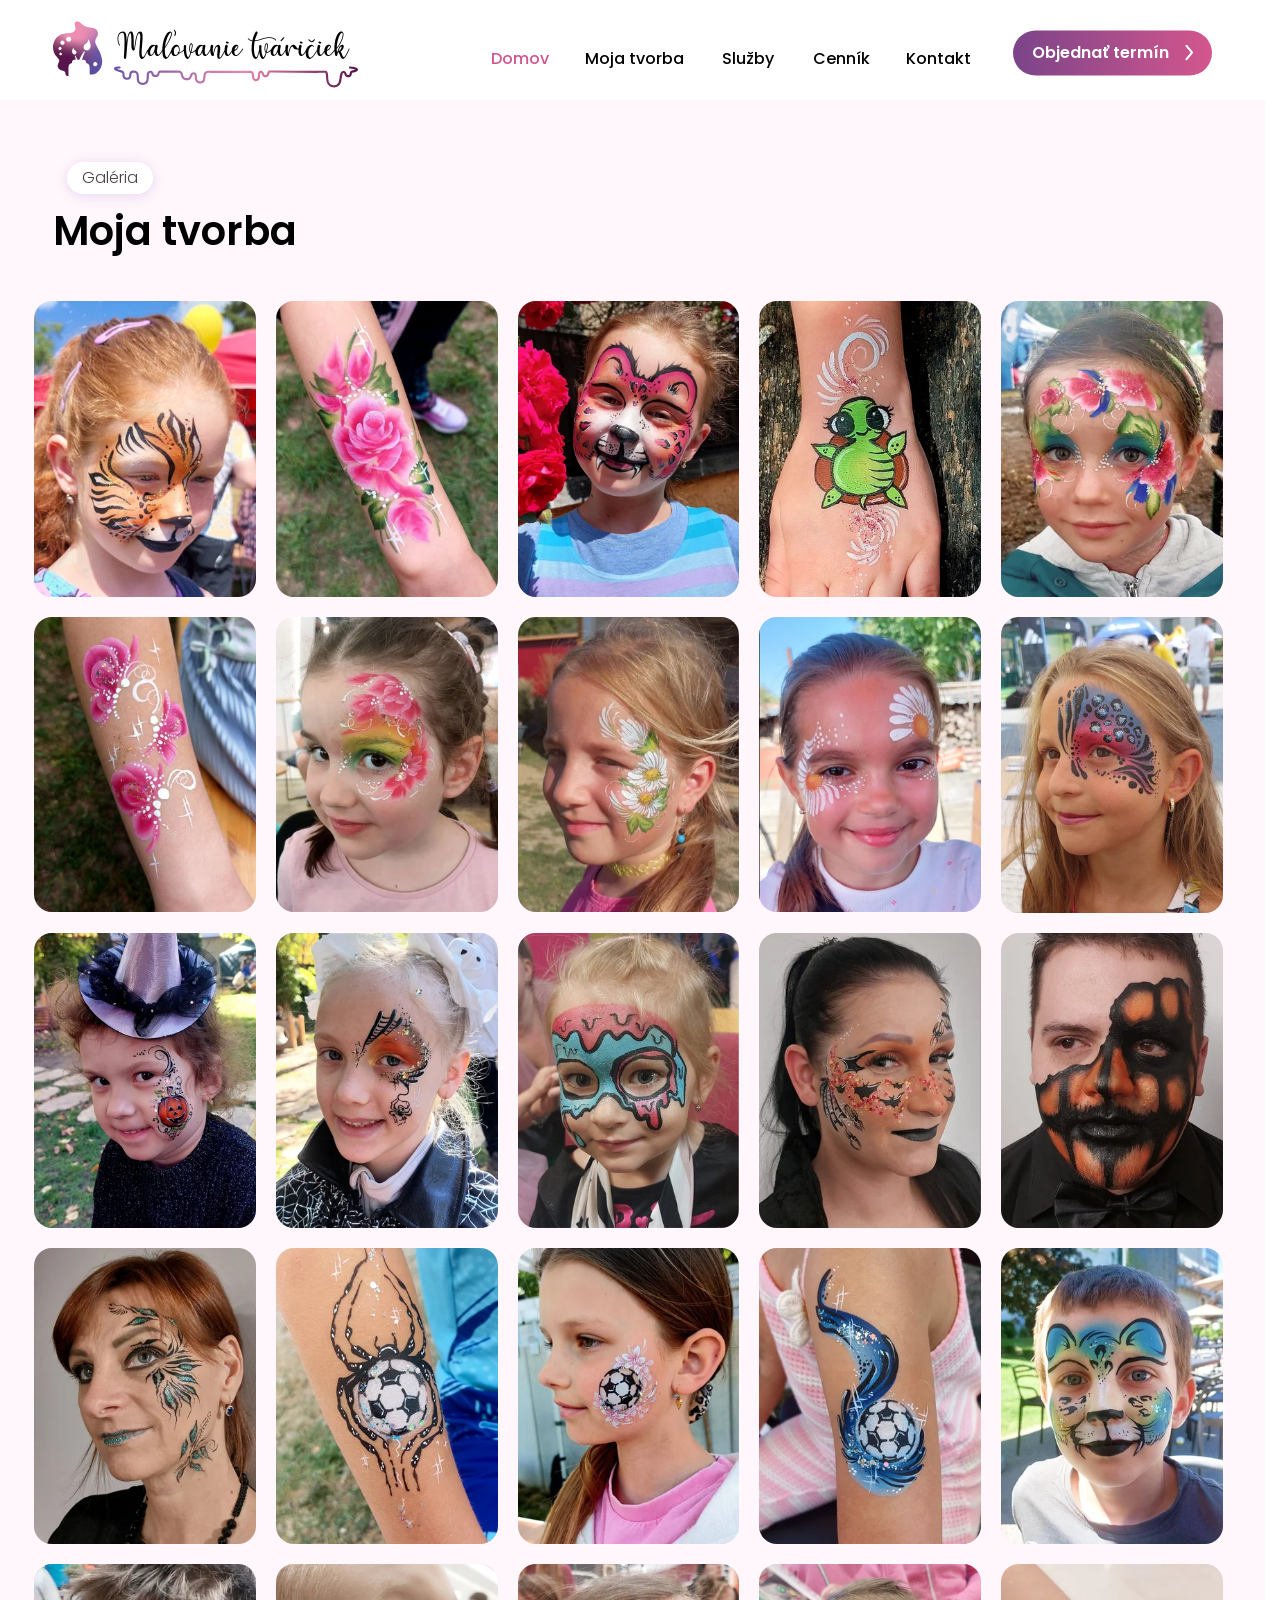
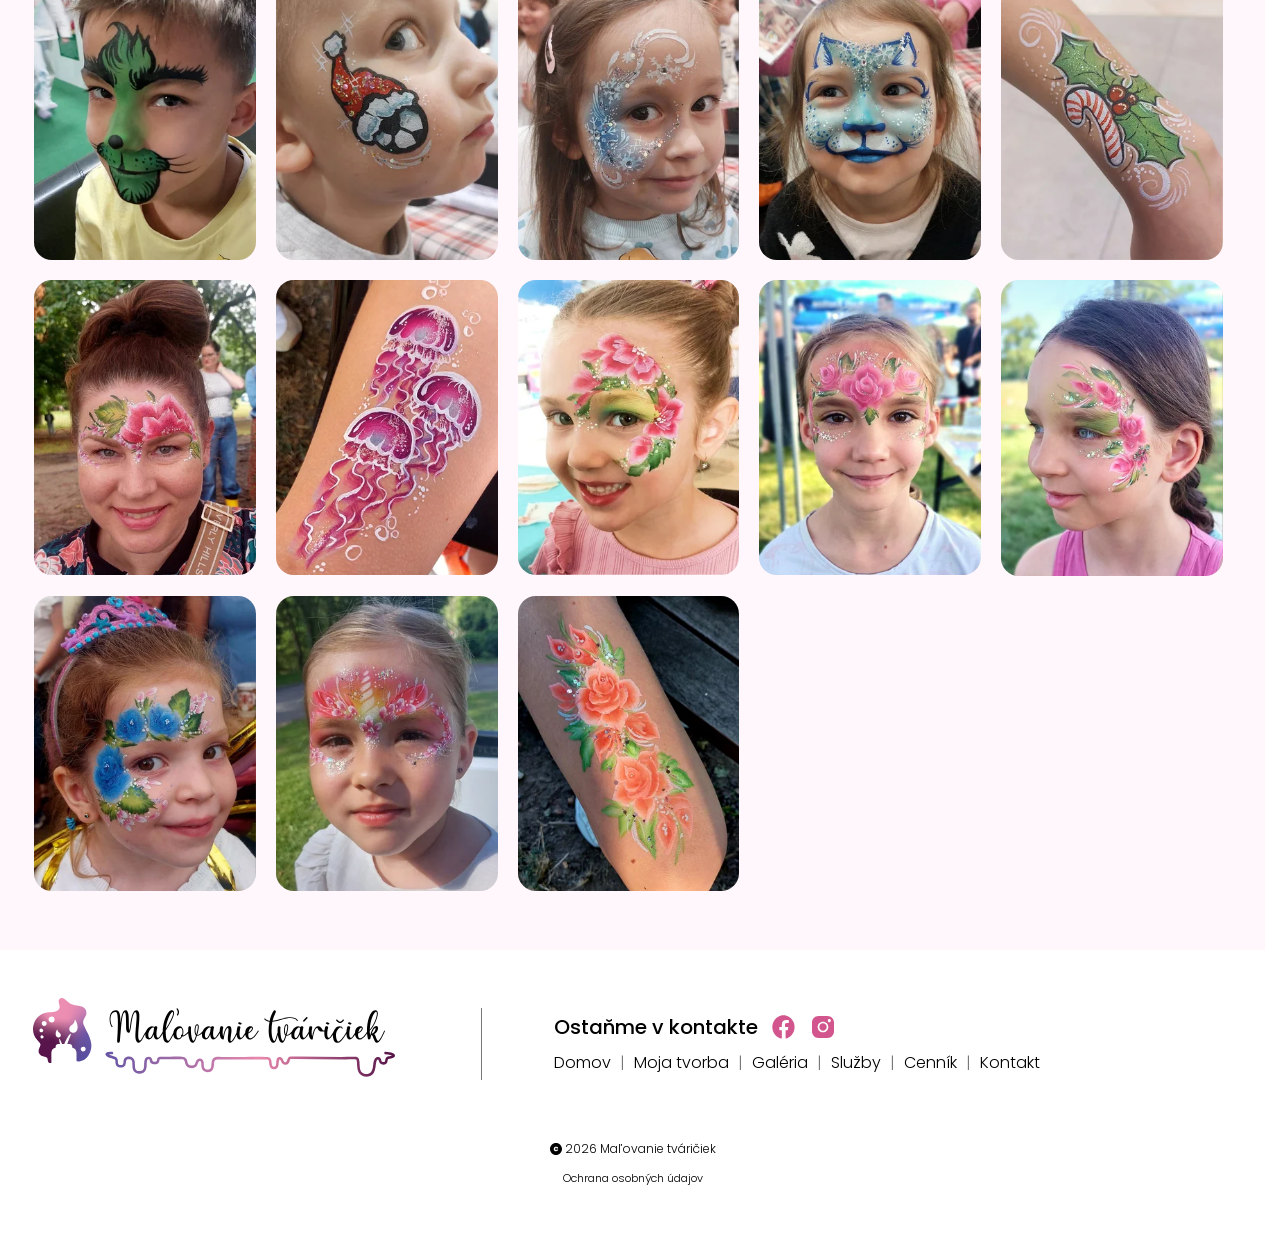
==== galeria.html @ 0aa704b8 "Update website design, gallery and privacy information" ====
<!doctype html>
<html lang="sk">
  <head>
    <meta charset="UTF-8" />
    <meta name="viewport" content="width=device-width, initial-scale=1" />
    <title>Galéria | Maľovanie tváričiek</title>
    <meta
      name="description"
      content="Pozrite si maľovanie na tvár a ruky od Beáty Juritkovej: tigre, kvety, rozprávkové aj halloweenske motívy."
    />
    <meta name="theme-color" content="#fff7fb" />
    <link
      rel="canonical"
      href="https://malovanie-tvariciek.pages.dev/galeria.html"
    />
    <meta property="og:type" content="website" />
    <meta property="og:locale" content="sk_SK" />
    <meta property="og:title" content="Galéria | Maľovanie tváričiek" />
    <meta
      property="og:description"
      content="Pozrite si maľovanie na tvár a ruky od Beáty Juritkovej: tigre, kvety, rozprávkové aj halloweenske motívy."
    />
    <meta
      property="og:url"
      content="https://malovanie-tvariciek.pages.dev/galeria.html"
    />
    <meta
      property="og:image"
      content="https://malovanie-tvariciek.pages.dev/fotky-web/social-preview.jpg"
    />
    <meta property="og:image:width" content="1200" />
    <meta property="og:image:height" content="630" />
    <link rel="icon" href="fotky-web/favicon.ico" />
    <link rel="apple-touch-icon" href="fotky-web/apple-touch-icon.png" />
    <link
      rel="preload"
      href="fonty/poppins-regular.woff2"
      as="font"
      type="font/woff2"
      crossorigin
    />
    <link
      rel="preload"
      href="fonty/poppins-semibold.woff2"
      as="font"
      type="font/woff2"
      crossorigin
    />
    <link
      rel="preload"
      href="fonty/poppins-light.woff2"
      as="font"
      type="font/woff2"
      crossorigin
    />
    <link
      rel="preload"
      href="fonty/poppins-medium.woff2"
      as="font"
      type="font/woff2"
      crossorigin
    />
    <link rel="stylesheet" href="styles.css" />
    <script src="script.js" defer></script>
  </head>
  <body class="gallery-page">
    <a class="skip-link" href="#main">Preskočiť na obsah</a>
    <header class="site-header">
      <div class="container nav-wrap">
        <a
          class="brand"
          href="index.html"
          aria-label="Maľovanie tváričiek – domov"
          ><img
            src="fotky-web/logo.svg"
            width="305"
            height="67"
            alt="Maľovanie tváričiek" /></a
        ><button
          class="menu-toggle"
          type="button"
          aria-expanded="false"
          aria-controls="main-nav"
          aria-label="Otvoriť navigáciu"
        >
          <span></span><span></span><span></span>
        </button>
        <nav class="main-nav" id="main-nav" aria-label="Hlavná navigácia">
          <a href="index.html">Domov</a
          ><a aria-current="page" href="index.html#tvorba">Moja tvorba</a
          ><a href="index.html#sluzby">Služby</a
          ><a href="index.html#cennik">Cenník</a
          ><a href="index.html#kontakt">Kontakt</a>
        </nav>
        <a class="button nav-cta" href="index.html#kontakt"
          >Objednať termín
          <span class="arrow" aria-hidden="true"
            ><img
              src="fotky-web/figma/f15f8.svg"
              alt=""
              width="8.3171"
              height="16"
              data-figma-node="11292:551"
              style="left: 0px; top: 0px; transform: scaleX(-1)" /></span
        ></a>
      </div>
    </header>
    <main id="main">
      <section class="gallery-section blush">
        <div class="container">
          <div class="gallery-heading">
            <span class="pill">Galéria</span>
            <h1>Moja tvorba</h1>
          </div>
          <div class="gallery-grid">
            <button
              class="gallery-card"
              type="button"
              data-image="fotky-web/figma/photo-11292-554-461.webp"
              data-width="461"
              data-height="615"
              aria-label="Zväčšiť: Dievča s tigrom namaľovaným na tvári"
            >
              <img
                src="fotky-web/figma/photo-11292-554-461.webp"
                srcset="
                  fotky-web/figma/photo-11292-554-320.webp 320w,
                  fotky-web/figma/photo-11292-554-461.webp 461w
                "
                sizes="(max-width:699px) calc((100vw - 48px) / 2), (max-width:1099px) calc((100vw - 112px) / 3), 225px"
                width="461"
                height="615"
                loading="eager"
                fetchpriority="high"
                decoding="async"
                alt="Dievča s tigrom namaľovaným na tvári"
                data-figma-photo="11292:554"
              /></button
            ><button
              class="gallery-card"
              type="button"
              data-image="fotky-web/figma/photo-11292-555-1048.webp"
              data-width="1048"
              data-height="1397"
              aria-label="Zväčšiť: Ružové ruže namaľované na ruke"
            >
              <img
                src="fotky-web/figma/photo-11292-555-640.webp"
                srcset="
                  fotky-web/figma/photo-11292-555-320.webp   320w,
                  fotky-web/figma/photo-11292-555-640.webp   640w,
                  fotky-web/figma/photo-11292-555-1048.webp 1048w
                "
                sizes="(max-width:699px) calc((100vw - 48px) / 2), (max-width:1099px) calc((100vw - 112px) / 3), 225px"
                width="640"
                height="853"
                loading="eager"
                decoding="async"
                alt="Ružové ruže namaľované na ruke"
                data-figma-photo="11292:555"
              /></button
            ><button
              class="gallery-card"
              type="button"
              data-image="fotky-web/figma/photo-11292-617-1280.webp"
              data-width="1280"
              data-height="1707"
              aria-label="Zväčšiť: Dievča s ružovým psíkom namaľovaným na tvári"
            >
              <img
                src="fotky-web/figma/photo-11292-617-640.webp"
                srcset="
                  fotky-web/figma/photo-11292-617-320.webp   320w,
                  fotky-web/figma/photo-11292-617-640.webp   640w,
                  fotky-web/figma/photo-11292-617-1280.webp 1280w
                "
                sizes="(max-width:699px) calc((100vw - 48px) / 2), (max-width:1099px) calc((100vw - 112px) / 3), 225px"
                width="640"
                height="853"
                loading="eager"
                decoding="async"
                alt="Dievča s ružovým psíkom namaľovaným na tvári"
                data-figma-photo="11292:617"
              /></button
            ><button
              class="gallery-card"
              type="button"
              data-image="fotky-web/figma/photo-11292-597-522.webp"
              data-width="522"
              data-height="696"
              aria-label="Zväčšiť: Zelená korytnačka namaľovaná na ruke"
            >
              <img
                src="fotky-web/figma/photo-11292-597-522.webp"
                srcset="
                  fotky-web/figma/photo-11292-597-320.webp 320w,
                  fotky-web/figma/photo-11292-597-522.webp 522w
                "
                sizes="(max-width:699px) calc((100vw - 48px) / 2), (max-width:1099px) calc((100vw - 112px) / 3), 225px"
                width="522"
                height="696"
                loading="eager"
                decoding="async"
                alt="Zelená korytnačka namaľovaná na ruke"
                data-figma-photo="11292:597"
              /></button
            ><button
              class="gallery-card"
              type="button"
              data-image="fotky-web/figma/photo-11292-557-461.webp"
              data-width="461"
              data-height="615"
              aria-label="Zväčšiť: Farebné kvety a dúha na tvári dievčaťa"
            >
              <img
                src="fotky-web/figma/photo-11292-557-461.webp"
                srcset="
                  fotky-web/figma/photo-11292-557-320.webp 320w,
                  fotky-web/figma/photo-11292-557-461.webp 461w
                "
                sizes="(max-width:699px) calc((100vw - 48px) / 2), (max-width:1099px) calc((100vw - 112px) / 3), 225px"
                width="461"
                height="615"
                loading="lazy"
                decoding="async"
                alt="Farebné kvety a dúha na tvári dievčaťa"
                data-figma-photo="11292:557"
              /></button
            ><button
              class="gallery-card"
              type="button"
              data-image="fotky-web/figma/photo-11292-608-1057.webp"
              data-width="1057"
              data-height="1403"
              aria-label="Zväčšiť: Ružové kvety s bielymi ornamentmi na ruke"
            >
              <img
                src="fotky-web/figma/photo-11292-608-640.webp"
                srcset="
                  fotky-web/figma/photo-11292-608-320.webp   320w,
                  fotky-web/figma/photo-11292-608-640.webp   640w,
                  fotky-web/figma/photo-11292-608-1057.webp 1057w
                "
                sizes="(max-width:699px) calc((100vw - 48px) / 2), (max-width:1099px) calc((100vw - 112px) / 3), 225px"
                width="640"
                height="850"
                loading="lazy"
                decoding="async"
                alt="Ružové kvety s bielymi ornamentmi na ruke"
                data-figma-photo="11292:608"
              /></button
            ><button
              class="gallery-card"
              type="button"
              data-image="fotky-web/figma/photo-11292-607-1057.webp"
              data-width="1057"
              data-height="1414"
              aria-label="Zväčšiť: Ružový kvet so zelenými lístkami na tvári"
            >
              <img
                src="fotky-web/figma/photo-11292-607-640.webp"
                srcset="
                  fotky-web/figma/photo-11292-607-320.webp   320w,
                  fotky-web/figma/photo-11292-607-640.webp   640w,
                  fotky-web/figma/photo-11292-607-1057.webp 1057w
                "
                sizes="(max-width:699px) calc((100vw - 48px) / 2), (max-width:1099px) calc((100vw - 112px) / 3), 225px"
                width="640"
                height="856"
                loading="lazy"
                decoding="async"
                alt="Ružový kvet so zelenými lístkami na tvári"
                data-figma-photo="11292:607"
              /></button
            ><button
              class="gallery-card"
              type="button"
              data-image="fotky-web/figma/photo-11292-606-461.webp"
              data-width="461"
              data-height="615"
              aria-label="Zväčšiť: Biele margarétky namaľované na tvári"
            >
              <img
                src="fotky-web/figma/photo-11292-606-461.webp"
                srcset="
                  fotky-web/figma/photo-11292-606-320.webp 320w,
                  fotky-web/figma/photo-11292-606-461.webp 461w
                "
                sizes="(max-width:699px) calc((100vw - 48px) / 2), (max-width:1099px) calc((100vw - 112px) / 3), 225px"
                width="461"
                height="615"
                loading="lazy"
                decoding="async"
                alt="Biele margarétky namaľované na tvári"
                data-figma-photo="11292:606"
              /></button
            ><button
              class="gallery-card"
              type="button"
              data-image="fotky-web/figma/photo-11292-618-682.webp"
              data-width="682"
              data-height="909"
              aria-label="Zväčšiť: Usmiate dievča s bielymi kvetmi na tvári"
            >
              <img
                src="fotky-web/figma/photo-11292-618-640.webp"
                srcset="
                  fotky-web/figma/photo-11292-618-320.webp 320w,
                  fotky-web/figma/photo-11292-618-640.webp 640w,
                  fotky-web/figma/photo-11292-618-682.webp 682w
                "
                sizes="(max-width:699px) calc((100vw - 48px) / 2), (max-width:1099px) calc((100vw - 112px) / 3), 225px"
                width="640"
                height="853"
                loading="lazy"
                decoding="async"
                alt="Usmiate dievča s bielymi kvetmi na tvári"
                data-figma-photo="11292:618"
              /></button
            ><button
              class="gallery-card"
              type="button"
              data-image="fotky-web/figma/photo-11292-619-1280.webp"
              data-width="1280"
              data-height="1707"
              aria-label="Zväčšiť: Dievča s farebným leopardím motívom na tvári"
            >
              <img
                src="fotky-web/figma/photo-11292-619-640.webp"
                srcset="
                  fotky-web/figma/photo-11292-619-320.webp   320w,
                  fotky-web/figma/photo-11292-619-640.webp   640w,
                  fotky-web/figma/photo-11292-619-1280.webp 1280w
                "
                sizes="(max-width:699px) calc((100vw - 48px) / 2), (max-width:1099px) calc((100vw - 112px) / 3), 225px"
                width="640"
                height="853"
                loading="lazy"
                decoding="async"
                alt="Dievča s farebným leopardím motívom na tvári"
                data-figma-photo="11292:619"
              /></button
            ><button
              class="gallery-card"
              type="button"
              data-image="fotky-web/figma/photo-11292-612-1154.webp"
              data-width="1154"
              data-height="1539"
              aria-label="Zväčšiť: Dieťa s halloweenským motívom a čarodejníckym klobúkom"
            >
              <img
                src="fotky-web/figma/photo-11292-612-640.webp"
                srcset="
                  fotky-web/figma/photo-11292-612-320.webp   320w,
                  fotky-web/figma/photo-11292-612-640.webp   640w,
                  fotky-web/figma/photo-11292-612-1154.webp 1154w
                "
                sizes="(max-width:699px) calc((100vw - 48px) / 2), (max-width:1099px) calc((100vw - 112px) / 3), 225px"
                width="640"
                height="853"
                loading="lazy"
                decoding="async"
                alt="Dieťa s halloweenským motívom a čarodejníckym klobúkom"
                data-figma-photo="11292:612"
              /></button
            ><button
              class="gallery-card"
              type="button"
              data-image="fotky-web/figma/photo-11292-611-1153.webp"
              data-width="1153"
              data-height="1537"
              aria-label="Zväčšiť: Oranžový motív s pavúkom a pavučinou na tvári"
            >
              <img
                src="fotky-web/figma/photo-11292-611-640.webp"
                srcset="
                  fotky-web/figma/photo-11292-611-320.webp   320w,
                  fotky-web/figma/photo-11292-611-640.webp   640w,
                  fotky-web/figma/photo-11292-611-1153.webp 1153w
                "
                sizes="(max-width:699px) calc((100vw - 48px) / 2), (max-width:1099px) calc((100vw - 112px) / 3), 225px"
                width="640"
                height="853"
                loading="lazy"
                decoding="async"
                alt="Oranžový motív s pavúkom a pavučinou na tvári"
                data-figma-photo="11292:611"
              /></button
            ><button
              class="gallery-card"
              type="button"
              data-image="fotky-web/figma/photo-11292-610-841.webp"
              data-width="841"
              data-height="1121"
              aria-label="Zväčšiť: Dieťa s farebnou maskou namaľovanou okolo očí"
            >
              <img
                src="fotky-web/figma/photo-11292-610-640.webp"
                srcset="
                  fotky-web/figma/photo-11292-610-320.webp 320w,
                  fotky-web/figma/photo-11292-610-640.webp 640w,
                  fotky-web/figma/photo-11292-610-841.webp 841w
                "
                sizes="(max-width:699px) calc((100vw - 48px) / 2), (max-width:1099px) calc((100vw - 112px) / 3), 225px"
                width="640"
                height="853"
                loading="lazy"
                decoding="async"
                alt="Dieťa s farebnou maskou namaľovanou okolo očí"
                data-figma-photo="11292:610"
              /></button
            ><button
              class="gallery-card"
              type="button"
              data-image="fotky-web/figma/photo-11292-613-922.webp"
              data-width="922"
              data-height="1229"
              aria-label="Zväčšiť: Oranžovo-čierne umelecké maľovanie na tvári ženy"
            >
              <img
                src="fotky-web/figma/photo-11292-613-640.webp"
                srcset="
                  fotky-web/figma/photo-11292-613-320.webp 320w,
                  fotky-web/figma/photo-11292-613-640.webp 640w,
                  fotky-web/figma/photo-11292-613-922.webp 922w
                "
                sizes="(max-width:699px) calc((100vw - 48px) / 2), (max-width:1099px) calc((100vw - 112px) / 3), 225px"
                width="640"
                height="853"
                loading="lazy"
                decoding="async"
                alt="Oranžovo-čierne umelecké maľovanie na tvári ženy"
                data-figma-photo="11292:613"
              /></button
            ><button
              class="gallery-card"
              type="button"
              data-image="fotky-web/figma/photo-11292-614-922.webp"
              data-width="922"
              data-height="1229"
              aria-label="Zväčšiť: Muž s halloweenskou tekvicou namaľovanou na tvári"
            >
              <img
                src="fotky-web/figma/photo-11292-614-640.webp"
                srcset="
                  fotky-web/figma/photo-11292-614-320.webp 320w,
                  fotky-web/figma/photo-11292-614-640.webp 640w,
                  fotky-web/figma/photo-11292-614-922.webp 922w
                "
                sizes="(max-width:699px) calc((100vw - 48px) / 2), (max-width:1099px) calc((100vw - 112px) / 3), 225px"
                width="640"
                height="853"
                loading="lazy"
                decoding="async"
                alt="Muž s halloweenskou tekvicou namaľovanou na tvári"
                data-figma-photo="11292:614"
              /></button
            ><button
              class="gallery-card"
              type="button"
              data-image="fotky-web/figma/photo-11292-615-922.webp"
              data-width="922"
              data-height="1229"
              aria-label="Zväčšiť: Modré ornamenty na tvári ženy"
            >
              <img
                src="fotky-web/figma/photo-11292-615-640.webp"
                srcset="
                  fotky-web/figma/photo-11292-615-320.webp 320w,
                  fotky-web/figma/photo-11292-615-640.webp 640w,
                  fotky-web/figma/photo-11292-615-922.webp 922w
                "
                sizes="(max-width:699px) calc((100vw - 48px) / 2), (max-width:1099px) calc((100vw - 112px) / 3), 225px"
                width="640"
                height="853"
                loading="lazy"
                decoding="async"
                alt="Modré ornamenty na tvári ženy"
                data-figma-photo="11292:615"
              /></button
            ><button
              class="gallery-card"
              type="button"
              data-image="fotky-web/figma/photo-11292-600-576.webp"
              data-width="576"
              data-height="768"
              aria-label="Zväčšiť: Futbalová lopta s čiernymi ornamentmi na ruke"
            >
              <img
                src="fotky-web/figma/photo-11292-600-576.webp"
                srcset="
                  fotky-web/figma/photo-11292-600-320.webp 320w,
                  fotky-web/figma/photo-11292-600-576.webp 576w
                "
                sizes="(max-width:699px) calc((100vw - 48px) / 2), (max-width:1099px) calc((100vw - 112px) / 3), 225px"
                width="576"
                height="768"
                loading="lazy"
                decoding="async"
                alt="Futbalová lopta s čiernymi ornamentmi na ruke"
                data-figma-photo="11292:600"
              /></button
            ><button
              class="gallery-card"
              type="button"
              data-image="fotky-web/figma/photo-11292-601-576.webp"
              data-width="576"
              data-height="768"
              aria-label="Zväčšiť: Futbalová lopta s kvetmi na líci"
            >
              <img
                src="fotky-web/figma/photo-11292-601-576.webp"
                srcset="
                  fotky-web/figma/photo-11292-601-320.webp 320w,
                  fotky-web/figma/photo-11292-601-576.webp 576w
                "
                sizes="(max-width:699px) calc((100vw - 48px) / 2), (max-width:1099px) calc((100vw - 112px) / 3), 225px"
                width="576"
                height="768"
                loading="lazy"
                decoding="async"
                alt="Futbalová lopta s kvetmi na líci"
                data-figma-photo="11292:601"
              /></button
            ><button
              class="gallery-card"
              type="button"
              data-image="fotky-web/figma/photo-11292-602-577.webp"
              data-width="577"
              data-height="769"
              aria-label="Zväčšiť: Futbalová lopta s modrým ornamentom na ruke"
            >
              <img
                src="fotky-web/figma/photo-11292-602-577.webp"
                srcset="
                  fotky-web/figma/photo-11292-602-320.webp 320w,
                  fotky-web/figma/photo-11292-602-577.webp 577w
                "
                sizes="(max-width:699px) calc((100vw - 48px) / 2), (max-width:1099px) calc((100vw - 112px) / 3), 225px"
                width="577"
                height="769"
                loading="lazy"
                decoding="async"
                alt="Futbalová lopta s modrým ornamentom na ruke"
                data-figma-photo="11292:602"
              /></button
            ><button
              class="gallery-card"
              type="button"
              data-image="fotky-web/figma/photo-11292-603-576.webp"
              data-width="576"
              data-height="768"
              aria-label="Zväčšiť: Chlapec so zeleným tigrom namaľovaným na tvári"
            >
              <img
                src="fotky-web/figma/photo-11292-603-576.webp"
                srcset="
                  fotky-web/figma/photo-11292-603-320.webp 320w,
                  fotky-web/figma/photo-11292-603-576.webp 576w
                "
                sizes="(max-width:699px) calc((100vw - 48px) / 2), (max-width:1099px) calc((100vw - 112px) / 3), 225px"
                width="576"
                height="768"
                loading="lazy"
                decoding="async"
                alt="Chlapec so zeleným tigrom namaľovaným na tvári"
                data-figma-photo="11292:603"
              /></button
            ><button
              class="gallery-card"
              type="button"
              data-image="fotky-web/figma/photo-11292-621-922.webp"
              data-width="922"
              data-height="1229"
              aria-label="Zväčšiť: Zelený drak namaľovaný na tvári chlapca"
            >
              <img
                src="fotky-web/figma/photo-11292-621-640.webp"
                srcset="
                  fotky-web/figma/photo-11292-621-320.webp 320w,
                  fotky-web/figma/photo-11292-621-640.webp 640w,
                  fotky-web/figma/photo-11292-621-922.webp 922w
                "
                sizes="(max-width:699px) calc((100vw - 48px) / 2), (max-width:1099px) calc((100vw - 112px) / 3), 225px"
                width="640"
                height="853"
                loading="lazy"
                decoding="async"
                alt="Zelený drak namaľovaný na tvári chlapca"
                data-figma-photo="11292:621"
              /></button
            ><button
              class="gallery-card"
              type="button"
              data-image="fotky-web/figma/photo-11292-622-1153.webp"
              data-width="1153"
              data-height="1537"
              aria-label="Zväčšiť: Malý futbalový motív na líci dieťaťa"
            >
              <img
                src="fotky-web/figma/photo-11292-622-640.webp"
                srcset="
                  fotky-web/figma/photo-11292-622-320.webp   320w,
                  fotky-web/figma/photo-11292-622-640.webp   640w,
                  fotky-web/figma/photo-11292-622-1153.webp 1153w
                "
                sizes="(max-width:699px) calc((100vw - 48px) / 2), (max-width:1099px) calc((100vw - 112px) / 3), 225px"
                width="640"
                height="853"
                loading="lazy"
                decoding="async"
                alt="Malý futbalový motív na líci dieťaťa"
                data-figma-photo="11292:622"
              /></button
            ><button
              class="gallery-card"
              type="button"
              data-image="fotky-web/figma/photo-11292-623-1154.webp"
              data-width="1154"
              data-height="1539"
              aria-label="Zväčšiť: Bielo-modré kvety namaľované okolo oka"
            >
              <img
                src="fotky-web/figma/photo-11292-623-640.webp"
                srcset="
                  fotky-web/figma/photo-11292-623-320.webp   320w,
                  fotky-web/figma/photo-11292-623-640.webp   640w,
                  fotky-web/figma/photo-11292-623-1154.webp 1154w
                "
                sizes="(max-width:699px) calc((100vw - 48px) / 2), (max-width:1099px) calc((100vw - 112px) / 3), 225px"
                width="640"
                height="853"
                loading="lazy"
                decoding="async"
                alt="Bielo-modré kvety namaľované okolo oka"
                data-figma-photo="11292:623"
              /></button
            ><button
              class="gallery-card"
              type="button"
              data-image="fotky-web/figma/photo-11292-624-1154.webp"
              data-width="1154"
              data-height="1539"
              aria-label="Zväčšiť: Dievča s modrou mačkou namaľovanou na tvári"
            >
              <img
                src="fotky-web/figma/photo-11292-624-640.webp"
                srcset="
                  fotky-web/figma/photo-11292-624-320.webp   320w,
                  fotky-web/figma/photo-11292-624-640.webp   640w,
                  fotky-web/figma/photo-11292-624-1154.webp 1154w
                "
                sizes="(max-width:699px) calc((100vw - 48px) / 2), (max-width:1099px) calc((100vw - 112px) / 3), 225px"
                width="640"
                height="853"
                loading="lazy"
                decoding="async"
                alt="Dievča s modrou mačkou namaľovanou na tvári"
                data-figma-photo="11292:624"
              /></button
            ><button
              class="gallery-card"
              type="button"
              data-image="fotky-web/figma/photo-11292-625-841.webp"
              data-width="841"
              data-height="1121"
              aria-label="Zväčšiť: Zelený dráčik namaľovaný na ruke"
            >
              <img
                src="fotky-web/figma/photo-11292-625-640.webp"
                srcset="
                  fotky-web/figma/photo-11292-625-320.webp 320w,
                  fotky-web/figma/photo-11292-625-640.webp 640w,
                  fotky-web/figma/photo-11292-625-841.webp 841w
                "
                sizes="(max-width:699px) calc((100vw - 48px) / 2), (max-width:1099px) calc((100vw - 112px) / 3), 225px"
                width="640"
                height="853"
                loading="lazy"
                decoding="async"
                alt="Zelený dráčik namaľovaný na ruke"
                data-figma-photo="11292:625"
              /></button
            ><button
              class="gallery-card"
              type="button"
              data-image="fotky-web/figma/photo-11292-604-1041.webp"
              data-width="1041"
              data-height="1388"
              aria-label="Zväčšiť: Žena s ružovými kvetmi namaľovanými na tvári"
            >
              <img
                src="fotky-web/figma/photo-11292-604-640.webp"
                srcset="
                  fotky-web/figma/photo-11292-604-320.webp   320w,
                  fotky-web/figma/photo-11292-604-640.webp   640w,
                  fotky-web/figma/photo-11292-604-1041.webp 1041w
                "
                sizes="(max-width:699px) calc((100vw - 48px) / 2), (max-width:1099px) calc((100vw - 112px) / 3), 225px"
                width="640"
                height="853"
                loading="lazy"
                decoding="async"
                alt="Žena s ružovými kvetmi namaľovanými na tvári"
                data-figma-photo="11292:604"
              /></button
            ><button
              class="gallery-card"
              type="button"
              data-image="fotky-web/figma/photo-11292-605-1280.webp"
              data-width="1280"
              data-height="1707"
              aria-label="Zväčšiť: Ružové medúzy namaľované na ruke"
            >
              <img
                src="fotky-web/figma/photo-11292-605-640.webp"
                srcset="
                  fotky-web/figma/photo-11292-605-320.webp   320w,
                  fotky-web/figma/photo-11292-605-640.webp   640w,
                  fotky-web/figma/photo-11292-605-1280.webp 1280w
                "
                sizes="(max-width:699px) calc((100vw - 48px) / 2), (max-width:1099px) calc((100vw - 112px) / 3), 225px"
                width="640"
                height="853"
                loading="lazy"
                decoding="async"
                alt="Ružové medúzy namaľované na ruke"
                data-figma-photo="11292:605"
              /></button
            ><button
              class="gallery-card"
              type="button"
              data-image="fotky-web/figma/photo-11292-598-841.webp"
              data-width="841"
              data-height="1118"
              aria-label="Zväčšiť: Dievča s ružou namaľovanou nad okom"
            >
              <img
                src="fotky-web/figma/photo-11292-598-640.webp"
                srcset="
                  fotky-web/figma/photo-11292-598-320.webp 320w,
                  fotky-web/figma/photo-11292-598-640.webp 640w,
                  fotky-web/figma/photo-11292-598-841.webp 841w
                "
                sizes="(max-width:699px) calc((100vw - 48px) / 2), (max-width:1099px) calc((100vw - 112px) / 3), 225px"
                width="640"
                height="850"
                loading="lazy"
                decoding="async"
                alt="Dievča s ružou namaľovanou nad okom"
                data-figma-photo="11292:598"
              /></button
            ><button
              class="gallery-card"
              type="button"
              data-image="fotky-web/figma/photo-11292-599-576.webp"
              data-width="576"
              data-height="768"
              aria-label="Zväčšiť: Dievča s ružovou kvetinovou korunkou na čele"
            >
              <img
                src="fotky-web/figma/photo-11292-599-576.webp"
                srcset="
                  fotky-web/figma/photo-11292-599-320.webp 320w,
                  fotky-web/figma/photo-11292-599-576.webp 576w
                "
                sizes="(max-width:699px) calc((100vw - 48px) / 2), (max-width:1099px) calc((100vw - 112px) / 3), 225px"
                width="576"
                height="768"
                loading="lazy"
                decoding="async"
                alt="Dievča s ružovou kvetinovou korunkou na čele"
                data-figma-photo="11292:599"
              /></button
            ><button
              class="gallery-card"
              type="button"
              data-image="fotky-web/figma/photo-11292-556-577.webp"
              data-width="577"
              data-height="766"
              aria-label="Zväčšiť: Ružové kvetinové maľovanie na tvári dievčaťa"
            >
              <img
                src="fotky-web/figma/photo-11292-556-577.webp"
                srcset="
                  fotky-web/figma/photo-11292-556-320.webp 320w,
                  fotky-web/figma/photo-11292-556-577.webp 577w
                "
                sizes="(max-width:699px) calc((100vw - 48px) / 2), (max-width:1099px) calc((100vw - 112px) / 3), 225px"
                width="577"
                height="766"
                loading="lazy"
                decoding="async"
                alt="Ružové kvetinové maľovanie na tvári dievčaťa"
                data-figma-photo="11292:556"
              /></button
            ><button
              class="gallery-card"
              type="button"
              data-image="fotky-web/figma/photo-11292-616-991.webp"
              data-width="991"
              data-height="1321"
              aria-label="Zväčšiť: Dievča s modrým motýľom a kvetmi na tvári"
            >
              <img
                src="fotky-web/figma/photo-11292-616-640.webp"
                srcset="
                  fotky-web/figma/photo-11292-616-320.webp 320w,
                  fotky-web/figma/photo-11292-616-640.webp 640w,
                  fotky-web/figma/photo-11292-616-991.webp 991w
                "
                sizes="(max-width:699px) calc((100vw - 48px) / 2), (max-width:1099px) calc((100vw - 112px) / 3), 225px"
                width="640"
                height="853"
                loading="lazy"
                decoding="async"
                alt="Dievča s modrým motýľom a kvetmi na tvári"
                data-figma-photo="11292:616"
              /></button
            ><button
              class="gallery-card"
              type="button"
              data-image="fotky-web/figma/photo-11292-609-1154.webp"
              data-width="1154"
              data-height="1539"
              aria-label="Zväčšiť: Dievča s dúhovými kvetmi namaľovanými na tvári"
            >
              <img
                src="fotky-web/figma/photo-11292-609-640.webp"
                srcset="
                  fotky-web/figma/photo-11292-609-320.webp   320w,
                  fotky-web/figma/photo-11292-609-640.webp   640w,
                  fotky-web/figma/photo-11292-609-1154.webp 1154w
                "
                sizes="(max-width:699px) calc((100vw - 48px) / 2), (max-width:1099px) calc((100vw - 112px) / 3), 225px"
                width="640"
                height="853"
                loading="lazy"
                decoding="async"
                alt="Dievča s dúhovými kvetmi namaľovanými na tvári"
                data-figma-photo="11292:609"
              /></button
            ><button
              class="gallery-card"
              type="button"
              data-image="fotky-web/figma/photo-11292-620-1152.webp"
              data-width="1152"
              data-height="1536"
              aria-label="Zväčšiť: Oranžové ruže namaľované na ruke"
            >
              <img
                src="fotky-web/figma/photo-11292-620-640.webp"
                srcset="
                  fotky-web/figma/photo-11292-620-320.webp   320w,
                  fotky-web/figma/photo-11292-620-640.webp   640w,
                  fotky-web/figma/photo-11292-620-1152.webp 1152w
                "
                sizes="(max-width:699px) calc((100vw - 48px) / 2), (max-width:1099px) calc((100vw - 112px) / 3), 225px"
                width="640"
                height="853"
                loading="lazy"
                decoding="async"
                alt="Oranžové ruže namaľované na ruke"
                data-figma-photo="11292:620"
              />
            </button>
          </div>
        </div>
      </section>
    </main>
    <footer class="site-footer">
      <div class="container footer-grid">
        <a
          class="footer-logo"
          href="index.html"
          aria-label="Maľovanie tváričiek – domov"
          ><img
            src="fotky-web/logo.svg"
            width="305"
            height="67"
            alt="Maľovanie tváričiek"
            loading="lazy"
        /></a>
        <div class="footer-links">
          <div class="footer-socials">
            <strong>Ostaňme v kontakte</strong
            ><a
              href="https://www.facebook.com/malovanie.tvariciek.bebe"
              target="_blank"
              rel="noopener noreferrer"
              aria-label="Facebook – otvorí sa v novej karte"
              ><span
                class="footer-icon"
                style="
                  --icon-width: 23.36170196533203px;
                  --icon-height: 23.36170196533203px;
                "
                aria-hidden="true"
                ><span
                  class="design-canvas"
                  style="
                    width: 23.36170196533203px;
                    height: 23.36170196533203px;
                  "
                  ><img
                    src="fotky-web/figma/32007.svg"
                    alt=""
                    width="23.3617"
                    height="23.3617"
                    data-figma-node="11292:474"
                    style="left: 0px; top: 0px" /></span></span></a
            ><a
              href="https://www.instagram.com/malovanie_na_tvar_bebe/"
              target="_blank"
              rel="noopener noreferrer"
              aria-label="Instagram – otvorí sa v novej karte"
              ><span
                class="footer-icon"
                style="
                  --icon-width: 27.255319595336914px;
                  --icon-height: 27.255319595336914px;
                "
                aria-hidden="true"
                ><span
                  class="design-canvas"
                  style="
                    width: 27.255319595336914px;
                    height: 27.255319595336914px;
                  "
                  ><img
                    src="fotky-web/figma/2255a.svg"
                    alt=""
                    width="22.1449"
                    height="22.1449"
                    data-figma-node="11292:478"
                    style="left: 2.554688px; top: 2.555664px" /></span></span
            ></a>
          </div>
          <nav aria-label="Navigácia v pätičke">
            <a href="index.html">Domov</a
            ><a href="index.html#tvorba">Moja tvorba</a
            ><a href="galeria.html">Galéria</a
            ><a href="index.html#sluzby">Služby</a
            ><a href="index.html#cennik">Cenník</a
            ><a href="index.html#kontakt">Kontakt</a>
          </nav>
        </div>
        <p class="copyright">
          <img
            src="fotky-web/figma/79fe2.svg"
            alt=""
            width="16"
            height="16"
            data-figma-node="11292:484"
            style="left: 0px; top: 0px"
          />
          <span class="copyright-text"><span data-year>2026</span> Maľovanie tváričiek</span>
          <a class="privacy-link" href="ochrana-osobnych-udajov.html">Ochrana osobných údajov</a>
        </p>
      </div>
    </footer>
    <dialog class="lightbox" aria-label="Zväčšená fotografia">
      <button
        class="lightbox-close"
        type="button"
        aria-label="Zavrieť fotografiu"
        autofocus
      >
        ×</button
      ><img class="lightbox-image" alt="" />
      <p class="lightbox-error" role="status" hidden>
        Fotografiu sa nepodarilo načítať. Skús ju otvoriť znova.
      </p>
    </dialog>
  </body>
</html>
---- styles.css ----
@font-face {
  font-family: Poppins;
  src: url("fonty/poppins-regular.woff2") format("woff2");
  font-weight: 400;
  font-display: swap;
}
@font-face {
  font-family: Poppins;
  src: url("fonty/poppins-semibold.woff2") format("woff2");
  font-weight: 600;
  font-display: swap;
}
@font-face {
  font-family: Poppins;
  src: url("fonty/poppins-bold.woff2") format("woff2");
  font-weight: 700;
  font-display: swap;
}
:root {
  --ink: #101010;
  --muted: #525052;
  --purple: #85468c;
  --pink: #d95192;
  --blush: #fff7fb;
  --gradient: linear-gradient(100deg, #82448a, #d65394);
  --container: 1216px;
  --font: Poppins, system-ui, sans-serif;
}
* {
  box-sizing: border-box;
}
[hidden] {
  display: none !important;
}
html {
  scrollbar-gutter: stable;
  scroll-behavior: smooth;
  scroll-padding-top: 24px;
}
body {
  margin: 0;
  color: var(--ink);
  font: 400 16px/1.5 var(--font);
  background: #fff;
}
body.modal-open {
  overflow: hidden;
}
html:has(.lightbox[open]) {
  background: #343039;
}
button,
input,
textarea {
  font: inherit;
}
button,
a,
input,
textarea {
  -webkit-tap-highlight-color: transparent;
}
button {
  cursor: pointer;
}
a {
  color: inherit;
  text-decoration: none;
}
img {
  display: block;
  max-width: 100%;
  height: auto;
}
svg {
  display: block;
  width: 40px;
  height: 44px;
  fill: none;
  stroke: currentColor;
  stroke-width: 1.5;
  stroke-linecap: round;
  stroke-linejoin: round;
}
h1,
h2,
h3,
p {
  margin: 0;
}
h1,
h2,
h3 {
  line-height: 1.25;
}
h1,
h2 {
  font-weight: 600;
  letter-spacing: -0.025em;
}
h2 {
  font-size: 40px;
}
h3 {
  font-size: 20px;
  font-weight: 600;
}
strong {
  font-weight: 600;
}
ul,
ol {
  margin: 0;
}
.container {
  width: min(var(--container), calc(100% - 64px));
  margin-inline: auto;
}
.section {
  position: relative;
}
.blush {
  background: var(--blush);
}
.sr-only,
.form-honeypot {
  position: absolute;
  width: 1px;
  height: 1px;
  padding: 0;
  overflow: hidden;
  clip-path: inset(50%);
  white-space: nowrap;
  border: 0;
}
.skip-link {
  position: fixed;
  z-index: 100;
  top: 8px;
  left: 8px;
  padding: 12px 20px;
  background: white;
  color: #6f3477;
  transform: translateY(-150%);
  border: 2px solid;
}
.skip-link:focus {
  transform: none;
}
:focus-visible {
  outline: 3px solid #763a83;
  outline-offset: 5px;
}
a,
button {
  touch-action: manipulation;
}
.button {
  display: inline-flex;
  align-items: center;
  justify-content: center;
  gap: 16px;
  min-height: 44px;
  padding: 9px 23px;
  border: 0;
  border-radius: 30px;
  background: var(--gradient);
  color: white;
  font-weight: 600;
  font-size: 15px;
  line-height: 1.3;
  transition:
    filter 0.18s,
    transform 0.18s;
}
.button:hover {
  filter: brightness(0.94);
  transform: translateY(-1px);
}
.button:disabled {
  opacity: 0.65;
  cursor: wait;
  transform: none;
}
.arrow {
  font-family: Arial, sans-serif;
  font-size: 33px;
  font-weight: 400;
  line-height: 0.7;
}
.button-white {
  background: white;
  color: var(--purple);
  box-shadow: 0 1px 12px #a76b9d18;
}
.text-link {
  color: #a82f6a;
  font-weight: 600;
  display: inline-flex;
  align-items: center;
  justify-content: center;
  gap: 10px;
  min-height: 44px;
}
.text-link span {
  font-size: 28px;
  font-weight: 400;
}
.pill {
  display: inline-block;
  background: white;
  border-radius: 30px;
  box-shadow: 0 0 14px #c590d24d;
  padding: 5px 21px;
  font-size: 16px;
  color: #484248;
  margin-bottom: 16px;
}
.section-heading {
  text-align: center;
}
.section-heading h2 {
  margin-bottom: 16px;
}
.section-heading p {
  color: var(--muted);
  font-size: 16px;
  line-height: 1.5;
}
/* Shared navigation and footer */
.site-header {
  height: 100px;
  background: white;
  position: relative;
  z-index: 10;
}
.nav-wrap {
  height: 100%;
  display: flex;
  align-items: center;
  gap: 40px;
  padding-inline: 18px;
}
.brand {
  width: 305px;
  flex-shrink: 0;
}
.brand img {
  width: 100%;
}
.main-nav {
  display: flex;
  align-items: center;
  gap: 38px;
  margin-left: auto;
}
.main-nav a {
  font-size: 16px;
  font-weight: 600;
  padding-block: 12px;
}
.main-nav a:hover,
.main-nav a[aria-current] {
  color: #b83279;
}
.nav-cta {
  white-space: nowrap;
  gap: 16px;
}
.menu-toggle {
  display: none;
}
.site-footer {
  background: white;
  padding: 50px 0 75px;
}
.footer-grid {
  display: grid;
  grid-template-columns: 440px 1fr auto;
  align-items: center;
  gap: 40px;
  min-height: 120px;
}
.footer-logo {
  display: block;
  border-right: 1px solid #777;
  padding-right: 64px;
}
.footer-logo img {
  width: 365px;
}
.footer-socials {
  display: flex;
  align-items: center;
  gap: 13px;
  margin-bottom: 7px;
}
.footer-socials strong {
  font-size: 20px;
  white-space: nowrap;
}
.footer-socials a {
  color: #b9367a;
  display: grid;
  place-items: center;
  width: 30px;
  height: 40px;
}
.footer-socials svg {
  width: 22px;
  height: 24px;
  stroke-width: 2;
}
.footer-socials a:first-of-type svg {
  fill: currentColor;
  stroke: none;
  width: 18px;
}
.footer-links nav {
  display: flex;
  flex-wrap: wrap;
  gap: 0;
  color: var(--muted);
  font-size: 14px;
}
.footer-links nav a + a:before {
  content: "|";
  padding: 0 10px;
  color: #777;
}
.footer-links a:hover {
  text-decoration: underline;
}
.privacy-link {
  font-size: 11px;
  color: var(--muted);
  display: inline-block;
  margin-top: 8px;
}
.copyright {
  font-size: 10px;
  white-space: nowrap;
  align-self: center;
}
/* Home */
.hero {
  height: 496px;
  position: relative;
  background: var(--blush);
  isolation: isolate;
  overflow: hidden;
}
.hero-art {
  position: absolute;
  inset: 0;
  z-index: -1;
  display: block;
}
.hero-art img {
  width: 100%;
  height: 100%;
  object-fit: cover;
  object-position: center bottom;
}
.hero-inner {
  height: 100%;
  display: flex;
  align-items: center;
  padding-inline: 28px;
}
.hero-copy {
  width: 470px;
  max-width: 44%;
}
.hero h1 {
  font-size: 60px;
  font-weight: 700;
  line-height: 1.08;
  letter-spacing: -0.025em;
  margin-bottom: 34px;
}
.hero h1 span {
  background: var(--gradient);
  background-clip: text;
  -webkit-background-clip: text;
  color: transparent;
}
.hero p {
  font-size: 16px;
  line-height: 1.5;
  color: #3e3a3e;
}
.hero .intro {
  font-size: 20px;
  margin-bottom: 8px;
  color: var(--ink);
}
.hero-actions {
  display: flex;
  gap: 14px;
  margin-top: 24px;
}
.hero-actions .button {
  padding-inline: 22px;
}
.portfolio {
  padding: 58px 0 48px;
}
.portfolio .section-heading {
  margin-bottom: 38px;
}
.gallery-grid {
  display: grid;
  grid-template-columns: repeat(5, minmax(0, 1fr));
  gap: 24px;
}
.gallery-card {
  display: block;
  border: 0;
  padding: 0;
  position: relative;
  background: #f0e8ef;
  border-radius: 18px;
  overflow: hidden;
  aspect-ratio: 3/4;
  width: 100%;
}
.gallery-card img {
  width: 100%;
  height: 100%;
  object-fit: cover;
  transition: transform 0.25s;
}
.gallery-card:hover img {
  transform: scale(1.035);
}
.see-all {
  display: flex;
  width: max-content;
  margin: 28px auto 0;
}
.services {
  padding: 67px 0 70px;
  overflow: hidden;
}
.services .section-heading {
  position: relative;
}
.occasion-grid {
  display: grid;
  grid-template-columns: repeat(6, minmax(0, 1fr));
  gap: 24px;
  margin-top: 52px;
  text-align: center;
}
.icon-bubble {
  display: grid;
  place-items: center;
  flex-shrink: 0;
  width: 100px;
  height: 100px;
  border-radius: 50%;
  margin: 0 auto 20px;
  background: #dad9f4;
  color: #7462b8;
}
.icon-bubble svg {
  width: 55px;
  height: 60px;
}
.tone-1 {
  background: #e9d4f1;
  color: #a869bc;
}
.tone-2 {
  background: #f2dbe7;
  color: #cc6ca0;
}
.occasion h3 {
  font-size: 19px;
  white-space: nowrap;
  margin-bottom: 12px;
}
.occasion p {
  font-size: 16px;
  line-height: 1.5;
}
.paint-splash {
  position: absolute;
  top: 0;
  left: calc(50% - 560px);
  width: 265px;
  height: 120px;
  background: url("fotky-web/ozdoba-sluzby.svg") top center / contain no-repeat;
  pointer-events: none;
}
.pricing {
  padding: 58px 0;
}
.pricing-grid {
  display: grid;
  grid-template-columns: repeat(3, minmax(0, 1fr));
  gap: 30px;
  margin-top: 40px;
}
.price-card {
  background: #faf1f5;
  padding: 28px;
  border-radius: 20px;
  display: flex;
  flex-direction: column;
  min-height: 323px;
}
.price-1 {
  background: #f0f0fb;
}
.price-2 {
  background: #f6eef9;
}
.price-heading {
  display: flex;
  align-items: center;
  gap: 28px;
  margin-bottom: 22px;
}
.price-heading .icon-bubble {
  width: 60px;
  height: 60px;
  margin: 0;
  color: #c96b9d;
  background: #f2dbe7;
}
.price-heading .icon-bubble svg {
  width: 36px;
  height: 40px;
}
.price-1 .icon-bubble {
  background: #dad9f4;
  color: #7462b8;
}
.price-2 .icon-bubble {
  background: #e9d4f1;
  color: #a869bc;
}
.price-heading h3 {
  font-size: 19px;
  margin-bottom: 6px;
}
.price-heading p {
  font-size: 16px;
  font-weight: 600;
}
.price-card ul {
  padding-left: 22px;
  margin-bottom: 20px;
  font-size: 15px;
  line-height: 1.6;
}
.price-button {
  width: 100%;
  min-height: 40px;
  margin-top: auto;
  padding: 5px 8px;
  font-size: 23px;
  letter-spacing: -0.02em;
}
.lower-page {
  position: relative;
}
.steps-list:after {
  content: "";
  position: absolute;
  top: 100%;
  left: calc(50% - 235px);
  width: 196px;
  height: 72px;
  background: url("fotky-web/ozdoba-kontakt.svg") top center / contain no-repeat;
  pointer-events: none;
}
.steps {
  padding: 62px 0 54px;
}
.steps .section-heading h2 {
  margin-bottom: 14px;
}
.steps-list {
  position: relative;
  padding: 42px 44px;
  list-style: none;
  display: grid;
  grid-template-columns: 1fr 1fr 1.18fr;
  gap: 35px;
  margin-top: 20px;
  background: white;
  border-radius: 22px;
}
.steps-list li {
  display: flex;
  gap: 24px;
}
.steps-list li > span {
  display: grid;
  place-items: center;
  flex-shrink: 0;
  width: 42px;
  height: 42px;
  background: var(--gradient);
  border-radius: 50%;
  color: white;
  font-size: 24px;
  font-weight: 600;
}
.steps-list h3 {
  font-size: 23px;
  margin: 3px 0 5px;
  white-space: nowrap;
}
.steps-list p {
  font-size: 16px;
}
.contact {
  padding: 66px 0 58px;
}
.contact-grid {
  display: grid;
  grid-template-columns: 0.9fr 1.1fr;
  gap: 54px;
  align-items: start;
}
.contact h2 {
  font-size: 40px;
  margin-bottom: 8px;
}
.contact-copy > p {
  font-size: 16px;
}
.contact-copy h3 {
  font-size: 23px;
  margin: 37px 0 18px;
}
.contact-list {
  list-style: none;
  padding: 0;
  font-size: 14px;
}
.contact-list li a {
  display: flex;
  align-items: center;
  gap: 14px;
  min-height: 30px;
}
.contact-list a:hover {
  text-decoration: underline;
}
.contact-list svg {
  width: 20px;
  height: 22px;
  flex-shrink: 0;
  color: #ac4b92;
  stroke-width: 2;
}
.contact-list li:first-child svg,
.contact-list li:nth-child(3) svg {
  fill: currentColor;
  stroke: none;
}
.booking-form {
  padding: 26px 30px;
  background: #faecf3;
  border-radius: 22px;
  display: grid;
  gap: 16px;
  position: relative;
}
.booking-form label {
  display: grid;
  gap: 5px;
  color: #514b50;
  font-size: 12px;
}
.booking-form input,
.booking-form textarea {
  display: block;
  width: 100%;
  min-width: 0;
  border: 1px solid transparent;
  border-radius: 20px;
  background: white;
  padding: 7px 14px;
  color: var(--ink);
  font-size: 15px;
  min-height: 34px;
}
.booking-form textarea {
  resize: vertical;
  min-height: 65px;
  border-radius: 18px;
}
.booking-form input:focus,
.booking-form textarea:focus {
  outline: 2px solid var(--purple);
  outline-offset: 2px;
}
.form-row {
  display: grid;
  grid-template-columns: 1.1fr 0.9fr;
  gap: 34px;
}
.label-detail {
  font-size: 10px;
  display: contents;
}
.form-bottom {
  display: flex;
  justify-content: space-between;
  align-items: center;
  gap: 12px;
}
.form-note {
  font-size: 10px;
  color: #62565f;
}
.form-note a {
  text-decoration: underline;
  text-underline-offset: 2px;
}
.button-submit {
  font-size: 14px;
  min-height: 36px;
  padding: 6px 18px;
  gap: 8px;
}
.form-status {
  font-size: 14px;
  line-height: 1.5;
  color: #314b36;
  background: #fff;
  border-radius: 12px;
  padding: 12px;
}
.form-status.is-error {
  color: #872243;
}
.form-status[hidden] {
  display: none;
}
/* Full gallery and native photograph dialog */
.gallery-section {
  padding: 60px 0;
}
.gallery-heading {
  padding-left: 32px;
  margin-bottom: 42px;
}
.gallery-heading h1 {
  font-size: 40px;
  font-weight: 600;
}
.gallery-heading .pill {
  margin-bottom: 16px;
}
.gallery-page .gallery-grid {
  gap: 20px;
}
.gallery-page .gallery-card {
  border-radius: 18px;
}
.gallery-page .site-footer {
  padding-top: 40px;
}
.lightbox {
  border: 0;
  padding: 0;
  position: fixed;
  background: transparent;
  color: white;
  border-radius: 0;
  width: fit-content;
  max-width: calc(100vw - 48px);
  max-height: none;
  overflow: visible;
}
.lightbox[open] {
  animation: photo-enter 160ms ease-out;
}
.lightbox::backdrop {
  background: #100c16d9;
  animation: photo-backdrop 160ms ease-out;
}
.lightbox-image {
  max-width: 100%;
  border-radius: 10px;
  object-fit: contain;
  opacity: 1;
  transition: opacity 140ms ease-out;
}
.lightbox[aria-busy="true"] .lightbox-image {
  opacity: 0;
}
.lightbox[aria-busy="true"]::after {
  content: "";
  position: absolute;
  left: calc(50% - 14px);
  top: calc(50% - 14px);
  width: 28px;
  height: 28px;
  border: 2px solid #ffffff55;
  border-top-color: #fff;
  border-radius: 50%;
  animation: photo-loading 700ms linear infinite;
}
.lightbox-close {
  position: absolute;
  top: -48px;
  right: -8px;
  width: 44px;
  height: 44px;
  border: 0;
  border-radius: 50%;
  background: transparent;
  color: white;
  font-size: 36px;
  line-height: 1;
}
.lightbox-close:hover {
  background: #ffffff20;
}
.lightbox-error {
  position: absolute;
  top: 100%;
  left: 50%;
  transform: translateX(-50%);
  width: min(330px, calc(100vw - 32px));
  padding: 8px;
  font-size: 12px;
  text-align: center;
}
@keyframes photo-enter {
  from {
    opacity: 0;
    transform: translateY(4px);
  }
  to {
    opacity: 1;
    transform: translateY(0);
  }
}
@keyframes photo-backdrop {
  from {
    background: #100c1600;
  }
  to {
    background: #100c16d9;
  }
}
@keyframes photo-loading {
  to {
    transform: rotate(360deg);
  }
}
/* Privacy document */
.legal-page .header-logo {
  width: 305px;
}
.legal-page .nav-wrap {
  justify-content: space-between;
}
.legal-main {
  background: var(--blush);
  padding: 60px 0 80px;
}
.legal-container {
  max-width: 850px;
}
.legal-hero h1 {
  font-size: 44px;
  margin: 15px 0 24px;
}
.legal-hero p {
  margin-bottom: 16px;
}
.legal-updated {
  color: var(--muted);
  font-size: 14px;
}
.eyebrow {
  color: var(--purple);
  font-weight: 600;
}
.legal-content section {
  margin-top: 36px;
}
.legal-content h2 {
  font-size: 25px;
  margin-bottom: 12px;
}
.legal-content a {
  color: #85366e;
  text-decoration: underline;
  overflow-wrap: anywhere;
}
.legal-footer .footer-bottom {
  display: flex;
  justify-content: space-between;
  gap: 20px;
  flex-wrap: wrap;
}
.legal-footer {
  padding: 35px 0;
}
/* Values and graphic slots verified against the original Figma layers. */
@font-face {
  font-family: Poppins;
  src: url("fonty/poppins-light.woff2") format("woff2");
  font-weight: 300;
  font-display: swap;
}
@font-face {
  font-family: Poppins;
  src: url("fonty/poppins-medium.woff2") format("woff2");
  font-weight: 500;
  font-display: swap;
}
:root {
  --ink: #000;
  --muted: #000;
  --purple: #7b4489;
  --pink: #d1558d;
  --gradient: linear-gradient(90deg, #7b4489, #d4568d);
}
body {
  font-weight: 300;
}
h1,
h2,
h3 {
  letter-spacing: 0;
}
h1,
h2 {
  font-weight: 500;
}
strong {
  font-weight: 600;
}
.button {
  font-size: 16px;
  min-height: 45px;
  font-weight: 600;
  transition: none;
}
.button:hover {
  transform: none;
  filter: brightness(0.97);
}
.pill {
  height: 32px;
  line-height: 24px;
  padding: 4px 15px;
  font-weight: 300;
  margin-bottom: 10px;
  box-shadow: 0 2px 12.8px #e9d4f1;
}
.section-heading h2 {
  line-height: 57px;
  margin-bottom: 10px;
}
.section-heading p {
  line-height: 24px;
}
.arrow {
  display: inline-block;
  position: relative;
  flex-shrink: 0;
  width: 8.3171px;
  height: 16px;
  font-size: 0;
  line-height: 0;
}
.arrow img,
.see-all span img {
  position: absolute;
  max-width: none;
}
.see-all span {
  position: relative;
  display: block;
  width: 6.28066px;
  height: 12.0001px;
}
.design-icon,
.price-icon,
.contact-icon,
.footer-icon {
  display: block;
  position: relative;
  flex-shrink: 0;
}
.design-icon {
  width: 100px;
  height: 100px;
  margin: 0 auto 19px;
}
.design-canvas {
  display: block;
  position: relative;
  flex-shrink: 0;
}
.design-canvas img {
  position: absolute;
  max-width: none;
  margin: 0;
}
.price-icon {
  width: 60px;
  height: 60px;
}
.contact-icon {
  display: grid;
  place-items: center;
  width: 24px;
  height: 24px;
}
.footer-icon {
  width: var(--icon-width);
  height: var(--icon-height);
}
.hero {
  height: 497px;
}
.hero-inner {
  align-items: flex-start;
  padding: 85px 29px 0;
}
.hero-copy {
  width: 469px;
  max-width: 44%;
}
.hero h1 {
  font-size: 54px;
  line-height: 62px;
  letter-spacing: 0;
  margin: 0 0 33px -6px;
}
.hero h1 span {
  font-size: 64px;
}
.hero .intro {
  line-height: 30px;
  margin-bottom: 8px;
}
.hero p {
  color: #000;
  line-height: 24px;
}
.hero-actions {
  margin: 24px 0 0 -10px;
  gap: 12px;
}
.hero-actions .button {
  width: 199px;
  padding: 9px 13px;
  gap: 20px;
}
.hero-actions .button-white {
  box-shadow: 0 0 12.6px #f2dbe7;
}
.portfolio {
  padding: 58px 0 59px;
}
.portfolio .section-heading {
  margin-bottom: 40px;
}
.portfolio h2 {
  font-weight: 600;
  line-height: 55px;
}
.portfolio .section-heading p {
  height: 47px;
  max-width: 666px;
  margin-inline: auto;
}
.gallery-grid {
  gap: 20px;
}
.gallery-card {
  border-radius: 17px;
}
.gallery-card img {
  position: absolute;
  max-width: none;
  transition: none;
}
.gallery-card:hover img {
  filter: brightness(0.97);
}
.portfolio .gallery-grid {
  grid-template-columns: repeat(5, minmax(0, 225px));
  column-gap: 21.5px;
  margin-left: 2px;
}
.see-all {
  margin-top: 40px;
  min-height: 25px;
  line-height: 25px;
  font-weight: 500;
  color: #d1558d;
}
.services {
  padding: 60px 0 61px;
}
.services .section-heading p {
  height: 47px;
}
.occasion-grid {
  gap: 12px;
  margin-top: 54px;
  grid-template-columns: repeat(6, minmax(0, 1fr));
}
.occasion h3 {
  font-size: 20px;
  line-height: 29px;
  margin-bottom: 10px;
}
.occasion p {
  font-weight: 400;
  line-height: 24px;
  min-height: 55px;
}
.paint-splash {
  left: calc(50% - 558px);
}
.pricing {
  padding: 57px 0 58px;
}
.pricing-grid {
  margin-top: 39px;
  gap: 31px;
}
.price-card {
  padding: 26px 28px 29px;
  min-height: 323px;
  border-radius: 19px;
}
.price-heading {
  gap: 29px;
  margin: 0 0 21px 20px;
}
.price-heading h3 {
  font-size: 20px;
  line-height: 29px;
  font-weight: 700;
  margin-bottom: 5px;
  white-space: nowrap;
}
.price-heading p {
  font-weight: 500;
  line-height: 24px;
}
.price-card ul {
  font-size: 16px;
  font-weight: 400;
  line-height: 26px;
  margin-bottom: 0;
}
.price-button {
  min-height: 40px;
  line-height: 30px;
  font-size: 24px;
  padding: 5px 0;
  letter-spacing: 0;
}
.steps {
  padding: 58px 0 50px;
}
.steps .section-heading h2 {
  line-height: 60px;
  margin-bottom: 10px;
}
.steps-list {
  grid-template-columns: 274fr 347fr 425fr;
  gap: 40px;
  padding: 48px 44px;
  min-height: 180px;
  border-radius: 19px;
}
.steps-list li {
  gap: 25px;
}
.steps-list li > span {
  width: 43px;
  height: 40.546px;
  font-size: 25px;
  font-weight: 700;
}
.steps-list h3 {
  font-size: 24px;
  line-height: 27.345px;
  margin: 2.748px 0 9.429px;
}
.steps-list p {
  font-weight: 300;
  line-height: 22.63px;
}
.steps-list:after {
  left: calc(50% - 235px);
}
.contact {
  padding: 66px 0 58px;
}
.contact-grid {
  grid-template-columns: minmax(0, 525fr) minmax(0, 634fr);
  gap: 50px;
  padding-left: 6px;
}
.contact h2 {
  font-weight: 500;
  line-height: 60px;
  margin-bottom: 0;
}
.contact-copy > p {
  line-height: 24px;
}
.contact-copy h3 {
  font-size: 24px;
  font-weight: 600;
  line-height: 36px;
  margin: 37px 0 17px;
}
.contact-list {
  font-size: 16px;
  font-weight: 400;
}
.contact-list li a {
  min-height: 30px;
  gap: 14px;
  line-height: 30px;
}
.booking-form {
  height: 332px;
  padding: 25px 30px 29px;
  background: #faecf3;
  border-radius: 19px;
  gap: 17px;
  grid-template-rows: 53px 53px 90px 30px;
}
.booking-form label {
  font-size: 12px;
  font-weight: 300;
  color: #000;
  line-height: 18px;
  gap: 5px;
  min-width: 0;
}
.booking-form label > input,
.booking-form textarea {
  min-height: 30px;
  height: 30px;
  padding: 3px 13px;
  border: 0;
  font-size: 14px;
  line-height: 24px;
}
.booking-form > label:not(.form-honeypot):first-of-type {
  width: 75.218%;
}
.booking-form label:has(input[name="Meno"]) {
  width: 75.218%;
}
.booking-form label > span.sr-only {
  position: absolute;
}
.booking-form label:has(textarea) {
  gap: 8px;
  grid-template-rows: 18px 64px;
}
.booking-form label:has(textarea) .label-detail {
  display: inline;
  font-size: 10px;
}
.booking-form textarea {
  height: 64px;
  min-height: 64px;
  border-radius: 19px;
  resize: vertical;
}
.form-row {
  width: 75.56%;
  grid-template-columns: 253fr 160fr;
  gap: 20px;
}
.form-bottom {
  justify-content: flex-end;
  min-width: 0;
}
.button-submit {
  width: 116px;
  height: 30px;
  min-height: 30px;
  padding: 2px 13px;
  font-size: 16px;
  line-height: 25px;
  gap: 10px;
}
.form-status:not([hidden]) {
  position: relative;
  grid-column: 1/-1;
  margin-top: 8px;
}
.booking-form:has(.form-status:not([hidden])) {
  height: auto;
  min-height: 332px;
}
.site-footer {
  padding: 48px 0 115.8px;
}
.footer-grid {
  grid-template-columns: 449px 1fr 175px;
  gap: 72px;
  min-height: 82.2px;
  padding-left: 1px;
}
.footer-logo {
  position: relative;
  width: 449px;
  height: 82.2px;
  border: 0;
  padding: 0;
}
.footer-logo:after {
  content: "";
  position: absolute;
  right: 0;
  top: 10px;
  height: 72px;
  border-right: 1px solid #777;
}
.footer-logo img {
  width: 305px;
  height: 67px;
  max-width: none;
  transform: scale(1.186885);
  transform-origin: top left;
}
.footer-links {
  align-self: start;
  padding-top: 15px;
  min-width: 0;
}
.footer-socials {
  gap: 14px;
  height: 27.255px;
  margin-bottom: 10.745px;
}
.footer-socials strong {
  font-weight: 500;
  font-size: 20px;
  line-height: 24px;
  white-space: nowrap;
}
.footer-socials a {
  position: relative;
  display: block;
  width: auto;
  height: auto;
}
.footer-socials a:before {
  content: "";
  position: absolute;
  inset: -9px;
}
.footer-links nav {
  font-size: 16px;
  font-weight: 300;
  flex-wrap: nowrap;
  white-space: nowrap;
  line-height: 24px;
}
.footer-links nav a + a:before {
  padding-inline: 9px;
}
.copyright {
  font-weight: 300;
  font-size: 12px;
  line-height: 18px;
  display: flex;
  align-items: center;
  gap: 3px;
  align-self: end;
  margin-bottom: 5px;
}
.copyright > img {
  position: static;
  max-width: none;
  flex-shrink: 0;
}
.gallery-section {
  padding: 62px 0 59px;
}
.gallery-heading {
  padding-left: 21px;
  margin-bottom: 42px;
}
.gallery-heading .pill {
  margin-left: 14px;
  margin-bottom: 10px;
}
.gallery-heading h1 {
  font-weight: 600;
  line-height: 55px;
}
.gallery-page .gallery-grid {
  margin-left: 2px;
  margin-right: 10px;
  gap: 20px;
  grid-template-columns: repeat(5, minmax(0, 225px));
}
.gallery-page .site-footer {
  padding: 48px 0 115.8px;
}
@media (min-width: 1100px) {
  .nav-wrap {
    display: grid;
    grid-template-columns: 305px 1fr 199px;
    gap: 41px;
    padding-inline: 21px;
  }
  .main-nav {
    gap: 30px;
    transform: translateY(7.5px);
  }
  .main-nav a {
    font-size: 16px;
    font-weight: 500;
    line-height: 25px;
    height: 25px;
    padding: 0;
    text-align: center;
  }
  .main-nav a:nth-child(1) {
    width: 64px;
  }
  .main-nav a:nth-child(2) {
    width: 104px;
  }
  .main-nav a:nth-child(3) {
    width: 63px;
  }
  .main-nav a:nth-child(4) {
    width: 65px;
  }
  .main-nav a:nth-child(5) {
    width: 68px;
  }
  .main-nav a[aria-current] {
    color: #000;
  }
  .main-nav a:first-child {
    color: #d1558d;
  }
  .brand {
    transform: translateY(4.13px);
  }
  .nav-cta {
    width: 199px;
    height: 45px;
    transform: translateY(2.5px);
    padding-inline: 20px;
  }
  .brand img {
    width: 305px;
    height: 67px;
    max-width: none;
  }
}

@media (min-width: 1600px) {
  .hero-art img {
    object-fit: contain;
  }
}
@media (max-width: 1279px) and (min-width: 1100px) {
  .nav-wrap {
    gap: 25px;
    padding: 0;
  }
  .brand {
    width: 250px;
  }
  .main-nav {
    gap: 23px;
  }
  .main-nav a {
    font-size: 14px;
  }
  .occasion h3 {
    font-size: 16px;
  }
  .occasion p {
    font-size: 14px;
  }
  .steps-list {
    padding: 32px 24px;
    gap: 24px;
  }
  .steps-list li {
    gap: 14px;
  }
  .steps-list h3 {
    font-size: 19px;
  }
  .footer-grid {
    grid-template-columns: 330px 1fr auto;
    gap: 30px;
  }
  .footer-logo {
    padding-right: 35px;
  }
  .footer-socials strong {
    font-size: 17px;
  }
}
@media (max-width: 1099px) {
  h2 {
    font-size: 34px;
  }
  .site-header {
    height: 86px;
  }
  .nav-wrap {
    padding: 0;
    gap: 18px;
  }
  .brand {
    width: 260px;
  }
  .menu-toggle {
    display: block;
    border: 0;
    background: transparent;
    padding: 10px;
    width: 44px;
    height: 44px;
    margin-left: auto;
  }
  .menu-toggle span {
    display: block;
    height: 2px;
    background: var(--purple);
    margin: 5px 0;
    width: 24px;
  }
  .main-nav {
    display: none;
    position: absolute;
    top: 86px;
    left: 0;
    right: 0;
    margin: 0;
    padding: 16px 32px 24px;
    background: white;
    box-shadow: 0 15px 20px #58344a12;
    flex-direction: column;
    align-items: stretch;
    gap: 0;
  }
  .main-nav.is-open {
    display: flex;
  }
  .main-nav a {
    padding: 12px 0;
  }
  .menu-toggle[aria-expanded="true"] span:first-child {
    transform: translateY(7px) rotate(45deg);
  }
  .menu-toggle[aria-expanded="true"] span:nth-child(2) {
    opacity: 0;
  }
  .menu-toggle[aria-expanded="true"] span:last-child {
    transform: translateY(-7px) rotate(-45deg);
  }
  .hero {
    height: 460px;
  }
  .hero-art {
    left: auto;
    width: 52%;
  }
  .hero-art img {
    object-fit: contain;
    object-position: right bottom;
  }
  .hero-inner {
    padding-inline: 0;
  }
  .hero-copy {
    max-width: 46%;
  }
  .hero h1 {
    font-size: 44px;
    margin-bottom: 24px;
  }
  .hero p {
    font-size: 14px;
  }
  .hero .intro {
    font-size: 18px;
  }
  .hero-actions {
    gap: 10px;
    flex-wrap: wrap;
  }
  .hero-actions .button {
    font-size: 13px;
    min-height: 44px;
  }
  .gallery-grid {
    grid-template-columns: repeat(3, minmax(0, 1fr));
    gap: 24px;
  }
  .portfolio {
    padding-block: 50px;
  }
  .occasion-grid {
    grid-template-columns: repeat(3, minmax(0, 1fr));
    gap: 36px 24px;
  }
  .pricing-grid {
    grid-template-columns: 1fr;
    max-width: 650px;
    margin-inline: auto;
    margin-top: 35px;
    gap: 24px;
  }
  .price-card {
    min-height: 0;
    padding: 28px;
  }
  .price-heading {
    gap: 20px;
  }
  .price-card ul {
    margin-bottom: 24px;
  }
  .steps-list {
    grid-template-columns: 1fr;
    gap: 30px;
    padding: 30px;
  }
  .steps-list h3 {
    white-space: normal;
  }
  .steps-list p br {
    display: none;
  }
  .steps-list li {
    gap: 20px;
  }
  .steps-list:after {
    display: none;
  }
  .contact {
    padding-top: 30px;
  }
  .contact-grid {
    grid-template-columns: 1fr;
    gap: 30px;
    max-width: 760px;
  }
  .contact-copy h3 {
    margin-top: 24px;
  }
  .booking-form {
    padding: 28px;
  }
  .footer-grid {
    grid-template-columns: 280px 1fr;
    gap: 30px;
  }
  .footer-logo {
    padding-right: 30px;
  }
  .copyright {
    grid-column: 2;
  }
  .site-footer {
    padding: 40px 0;
  }
  .gallery-heading {
    padding-left: 0;
  }
  .gallery-page .gallery-grid {
    gap: 20px;
  }
  .legal-page .header-logo {
    width: 260px;
  }
}
@media (max-width: 699px) {
  .container {
    width: calc(100% - 32px);
  }
  h2 {
    font-size: 30px;
  }
  .site-header {
    height: 78px;
  }
  .brand {
    width: 215px;
  }
  .nav-cta {
    display: none;
  }
  .main-nav {
    top: 78px;
    padding-inline: 24px;
  }
  .hero {
    height: auto;
    display: flex;
    flex-direction: column;
    overflow: hidden;
  }
  .hero-inner {
    height: auto;
    display: block;
    padding: 42px 8px 26px;
    order: 0;
  }
  .hero-copy {
    max-width: none;
    width: 100%;
  }
  .hero h1 {
    font-size: 44px;
    margin-bottom: 24px;
    line-height: 1.12;
  }
  .hero p {
    font-size: 15px;
    max-width: 470px;
  }
  .hero .intro {
    font-size: 18px;
  }
  .hero-actions {
    gap: 12px;
    margin-top: 22px;
  }
  .hero-actions .button {
    font-size: 13px;
    padding-inline: 17px;
  }
  .hero-art {
    position: relative;
    inset: auto;
    order: 1;
    width: 100%;
    z-index: 0;
    aspect-ratio: 830/496;
  }
  .hero-art img {
    width: 100%;
    height: 100%;
    object-fit: contain;
  }
  .section-heading p {
    font-size: 14px;
  }
  .desktop-break {
    display: none;
  }
  .pill {
    font-size: 14px;
    margin-bottom: 14px;
    padding: 4px 19px;
  }
  .section-heading h2 {
    margin-bottom: 14px;
  }
  .portfolio {
    padding: 42px 0 32px;
  }
  .portfolio .section-heading {
    margin-bottom: 28px;
  }
  .gallery-grid,
  .gallery-page .gallery-grid {
    grid-template-columns: repeat(2, minmax(0, 1fr));
    gap: 16px;
  }
  .gallery-card,
  .gallery-page .gallery-card {
    border-radius: 13px;
  }
  .see-all {
    margin-top: 20px;
  }
  .services {
    padding: 76px 0 42px;
  }
  .paint-splash {
    left: 16px;
    width: 132.5px;
    height: 60px;
  }
  .occasion-grid {
    grid-template-columns: repeat(2, minmax(0, 1fr));
    gap: 28px 12px;
    margin-top: 30px;
  }
  .icon-bubble {
    width: 76px;
    height: 76px;
    margin-bottom: 14px;
  }
  .icon-bubble svg {
    width: 44px;
    height: 48px;
  }
  .occasion h3 {
    font-size: 15px;
    white-space: normal;
    margin-bottom: 8px;
  }
  .occasion p {
    font-size: 13px;
  }
  .pricing {
    padding: 42px 0;
  }
  .pricing-grid {
    gap: 20px;
    margin-top: 28px;
  }
  .price-card {
    padding: 24px;
  }
  .price-heading h3 {
    font-size: 18px;
  }
  .price-heading p {
    font-size: 14px;
  }
  .price-card ul {
    font-size: 14px;
  }
  .price-button {
    font-size: 21px;
    min-height: 44px;
  }
  .steps {
    padding: 42px 0;
  }
  .steps-list {
    margin-top: 24px;
    padding: 26px 20px;
    gap: 28px;
  }
  .steps-list li {
    gap: 16px;
  }
  .steps-list h3 {
    font-size: 19px;
  }
  .steps-list p {
    font-size: 14px;
  }
  .steps-list li > span {
    width: 36px;
    height: 36px;
    font-size: 21px;
  }
  .contact {
    padding: 20px 0 42px;
  }
  .contact h2 {
    font-size: 30px;
  }
  .contact-copy > p {
    font-size: 14px;
  }
  .contact-copy h3 {
    font-size: 20px;
  }
  .contact-list {
    font-size: 12px;
  }
  .contact-list li a {
    min-height: 40px;
    gap: 10px;
    overflow-wrap: anywhere;
  }
  .contact-list svg {
    width: 18px;
  }
  .booking-form {
    padding: 22px 18px;
    gap: 17px;
    border-radius: 18px;
  }
  .booking-form label {
    font-size: 12px;
  }
  .booking-form input {
    min-height: 42px;
  }
  .booking-form textarea {
    min-height: 95px;
  }
  .form-row {
    grid-template-columns: 1fr;
    gap: 17px;
  }
  .button-submit {
    min-height: 44px;
  }
  .form-note {
    font-size: 10px;
  }
  .footer-grid {
    display: flex;
    flex-direction: column;
    align-items: flex-start;
    gap: 24px;
  }
  .footer-logo {
    border: 0;
    padding: 0;
    width: 290px;
  }
  .footer-socials strong {
    font-size: 18px;
  }
  .footer-links nav {
    font-size: 12px;
  }
  .footer-links nav a + a:before {
    padding-inline: 6px;
  }
  .footer-links nav a {
    min-height: 36px;
    display: inline-flex;
    align-items: center;
  }
  .footer-socials a {
    width: 36px;
    height: 44px;
  }
  .privacy-link {
    font-size: 12px;
    min-height: 36px;
  }
  .copyright {
    align-self: flex-start;
    font-size: 11px;
  }
  .site-footer {
    padding: 32px 0;
  }
  .gallery-section {
    padding: 38px 0 42px;
  }
  .gallery-heading {
    margin-bottom: 28px;
  }
  .gallery-heading h1 {
    font-size: 32px;
  }
  .legal-page .header-logo {
    width: 170px;
  }
  .legal-page .button {
    font-size: 12px;
    padding: 8px 12px;
  }
  .legal-hero h1 {
    font-size: 34px;
  }
  .legal-main {
    padding: 40px 0;
  }
  .legal-content {
    font-size: 14px;
  }
  .legal-content h2 {
    font-size: 23px;
  }
}
@media (prefers-reduced-motion: reduce) {
  html {
    scroll-behavior: auto;
  }
  *,
  *:before,
  *:after,
  .lightbox::backdrop {
    transition: none !important;
    animation: none !important;
  }
}

/* Exact Figma photo fills are prepared as individual image assets. */
.hero h1 span {
  background-image: linear-gradient(90deg, #7f4589, #d3568d);
}
@media (min-width: 1100px) {
  .portfolio .gallery-card:last-child {
    width: 223px;
    aspect-ratio: 223/300;
  }
}
.gallery-card img {
  inset: 0;
  width: 100%;
  height: 100%;
  object-fit: cover;
}
.booking-form textarea {
  resize: none;
}
.booking-form .field-label {
  display: block;
  padding-left: 13px;
  white-space: nowrap;
}
.booking-form .field-label .sr-only {
  position: absolute;
}
.booking-form .field-label .label-detail {
  display: inline;
  font-size: 10px;
}
.booking-form input[type="date"][data-filled="false"]:not(:focus) {
  color: transparent;
}
.booking-form
  input[type="date"]:not(:focus)::-webkit-calendar-picker-indicator {
  opacity: 0;
}
@media (max-width: 1279px) and (min-width: 1100px) {
  .nav-wrap {
    grid-template-columns: 250px 1fr 190px;
    gap: 20px;
    padding: 0;
  }
  .brand img {
    transform: scale(0.819672);
    transform-origin: left center;
  }
  .main-nav {
    gap: 16px;
  }
  .main-nav a {
    font-size: 14px;
    width: auto !important;
  }
  .portfolio .gallery-grid,
  .gallery-page .gallery-grid {
    grid-template-columns: repeat(5, minmax(0, 1fr));
  }
  .occasion h3 {
    font-size: 16px;
  }
  .price-heading {
    margin-left: 0;
    gap: 18px;
  }
  .price-heading h3 {
    font-size: 17px;
    white-space: normal;
  }
  .footer-grid {
    grid-template-columns: 330px 1fr 165px;
    gap: 30px;
  }
  .footer-logo {
    width: 330px;
  }
  .footer-logo img {
    transform: scale(0.98);
  }
  .footer-links nav {
    font-size: 13px;
  }
  .footer-socials strong {
    font-size: 17px;
  }
}
@media (max-width: 1099px) {
  .hero {
    height: auto;
    min-height: 460px;
  }
  .hero-inner {
    min-height: 460px;
    padding: 42px 0 40px;
  }
  .hero h1 {
    line-height: 1.12;
    margin: 0 0 24px;
    font-size: 44px;
  }
  .hero h1 span {
    font-size: inherit;
  }
  .hero p {
    line-height: 1.5;
  }
  .hero-actions {
    margin: 24px 0 0;
  }
  .hero-actions .button {
    width: auto;
  }
  .portfolio .section-heading p,
  .services .section-heading p {
    height: auto;
  }
  .portfolio .gallery-grid,
  .gallery-page .gallery-grid {
    grid-template-columns: repeat(3, minmax(0, 1fr));
    margin-inline: 0;
    gap: 24px;
  }
  .gallery-heading .pill {
    margin-left: 0;
  }
  .price-heading {
    margin-left: 0;
  }
  .price-heading h3 {
    white-space: normal;
  }
  .contact {
    padding: 30px 0 42px;
  }
  .contact-grid {
    padding-left: 0;
  }
  .booking-form {
    height: auto;
    min-height: 0;
    grid-template-rows: none;
    gap: 20px;
  }
  .booking-form label:has(input[name="Meno"]),
  .form-row {
    width: 100%;
  }
  .booking-form label:has(textarea) {
    grid-template-rows: auto auto;
  }
  .footer-grid {
    grid-template-columns: 280px 1fr;
    gap: 30px;
  }
  .footer-logo {
    width: 280px;
  }
  .footer-logo img {
    transform: scale(0.82);
  }
  .footer-links {
    padding-top: 0;
  }
  .footer-socials {
    height: auto;
  }
  .footer-links nav {
    font-size: 14px;
    flex-wrap: wrap;
    white-space: normal;
  }
  .copyright {
    align-self: start;
  }
  .site-footer,
  .gallery-page .site-footer {
    padding: 40px 0;
  }
  .brand {
    height: 57px;
  }
  .brand img {
    width: 305px;
    height: 67px;
    max-width: none;
    transform: scale(0.852459);
    transform-origin: top left;
  }
}
@media (max-width: 699px) {
  .hero-inner {
    min-height: 0;
    padding: 42px 8px 26px;
  }
  .hero h1 {
    margin-left: 0;
    font-size: 44px;
  }
  .hero-copy {
    max-width: none;
  }
  .portfolio .gallery-grid,
  .gallery-page .gallery-grid {
    grid-template-columns: repeat(2, minmax(0, 1fr));
    gap: 16px;
  }
  .portfolio .section-heading p {
    height: auto;
  }
  .design-icon {
    width: 76px;
    height: 76px;
    margin-bottom: 14px;
  }
  .design-icon > .design-canvas {
    transform: scale(0.76);
    transform-origin: top left;
  }
  .price-heading {
    margin-left: 0;
  }
  .price-heading h3 {
    white-space: normal;
    font-size: 18px;
  }
  .steps-list h3 {
    font-size: 19px;
  }
  .contact {
    padding-top: 20px;
  }
  .contact-list {
    font-size: 12px;
  }
  .contact-list li a {
    line-height: 1.5;
  }
  .booking-form label > input {
    height: 42px;
    min-height: 42px;
    padding-block: 9px;
  }
  .booking-form textarea {
    height: 95px;
    min-height: 95px;
  }
  .booking-form .field-label {
    white-space: normal;
  }
  .button-submit {
    height: 44px;
    min-height: 44px;
  }
  .footer-logo {
    width: 290px;
    height: 64px;
  }
  .footer-logo:after {
    display: none;
  }
  .footer-logo img {
    transform: scale(0.95082);
  }
  .footer-links nav {
    font-size: 12px;
  }
  .copyright {
    margin: 0;
  }
  .site-footer,
  .gallery-page .site-footer {
    padding: 32px 0;
  }
  .brand {
    height: 47.23px;
  }
  .brand img {
    transform: scale(0.704918);
  }
}

@media (min-width: 1100px) and (max-width: 1279px) {
  .hero-inner {
    padding-top: 65px;
  }
  .hero h1 {
    font-size: 46px;
    line-height: 56px;
    margin-bottom: 24px;
  }
  .hero h1 span {
    font-size: 54px;
  }
  .hero-art {
    left: auto;
    width: 52%;
  }
  .hero-art img {
    object-fit: contain;
    object-position: right bottom;
  }
  .portfolio .gallery-card:last-child {
    width: 100%;
    aspect-ratio: 3/4;
  }
}
/* Updated desktop export; keep the established responsive layout below 1100px. */
.hero-ornament { display: none; }
@media (min-width: 1280px) {
  /* Keep the edge ornament independent of the responsive photo composition.
     The original ornament remains baked into legacy WebP variants, so clip
     their otherwise empty left portion without touching the photographs. */
  .hero-art { clip-path: inset(0 0 0 35%); }
  .hero-ornament {
    display: block;
    position: absolute;
    left: -86px;
    top: -84px;
    width: 189.003px;
    height: 167.615px;
    pointer-events: none;
    z-index: -1;
  }
  .hero-ornament img {
    position: absolute;
    left: 10.694px;
    top: -10.694px;
    max-width: none;
    transform: rotate(-90deg);
  }
}
.see-all {
  min-height: 44px;
  padding: 8px 22px;
  border-radius: 999px;
  background: var(--gradient);
  color: white;
}
.see-all span img { filter: brightness(0) invert(1); }
.contact-address {
  display: flex;
  align-items: flex-start;
  gap: 14px;
  margin: 3px 0 24px;
  line-height: 30px;
}
.contact-address address { font-style: normal; }
.contact-address p { margin: 0; }
.location-icon { position: relative; width: 24px; height: 30px; flex-shrink: 0; }
.location-icon::before {
  content: "";
  position: absolute;
  width: 15px; height: 19px; left: 4px; top: 3px;
  background: #bf76b5;
  border-radius: 50% 50% 50% 0;
  transform: rotate(-45deg);
}
.location-icon::after {
  content: "";
  position: absolute;
  width: 5px; height: 5px; left: 9px; top: 8px;
  background: var(--blush); border-radius: 50%;
}
.booking-form { height: auto; min-height: 354px; grid-template-rows: 53px 53px 90px auto; }
.form-bottom { align-items: flex-end; gap: 24px; justify-content: space-between; }
.form-privacy { margin: 0; max-width: 365px; font-size: 10px; line-height: 1.5; color: var(--muted); }
.form-privacy a { text-decoration: underline; text-underline-offset: 2px; }
.button-submit { flex-shrink: 0; }
.footer-grid { grid-template-columns: 449px minmax(0, 1fr); row-gap: 60px; }
.copyright { grid-column: 1 / -1; justify-self: center; justify-content: center; flex-wrap: wrap; width: 260px; margin: 0; }
.copyright > img { width: 12px; height: 12px; }
.copyright .privacy-link { flex-basis: 100%; text-align: center; }
.privacy-link:hover { text-decoration: underline; }
.site-footer, .gallery-page .site-footer { padding-bottom: 60px; }
.legal-main { min-height: 932px; padding: 60px 0 80px; }
.legal-container { max-width: var(--container); }
.legal-hero h1 { font-size: 24px; font-weight: 500; margin: 0 0 28px; }
.legal-content section, .legal-hero p { max-width: 850px; }
@media (min-width: 1100px) {
  .footer-links nav { font-size: 16px; flex-wrap: wrap; }
  .footer-links nav a + a::before { padding-inline: 9px; }
}
@media (max-width: 1099px) {
  .footer-grid { grid-template-columns: 280px minmax(0, 1fr); gap: 30px; }
  .footer-links nav { display: grid; grid-template-columns: repeat(3, max-content); gap: 12px 20px; }
  .footer-links nav a + a::before { content: none; }
  .booking-form { min-height: 0; grid-template-rows: none; }
  .form-bottom { flex-wrap: wrap; }
  .form-privacy { max-width: none; flex: 1 1 220px; }
  .button-submit { margin-left: auto; }
}
@media (max-width: 699px) {
  .footer-grid { grid-template-columns: minmax(0, 1fr); gap: 28px; }
  .copyright { justify-self: start; justify-content: flex-start; width: 100%; }
  .copyright .privacy-link { text-align: left; }
  .site-footer, .gallery-page .site-footer { padding-bottom: 32px; }
  .legal-main { min-height: 0; padding: 40px 0; }
  .legal-hero h1 { font-size: 24px; }
  .contact-address { gap: 14px; line-height: 1.6; }
}
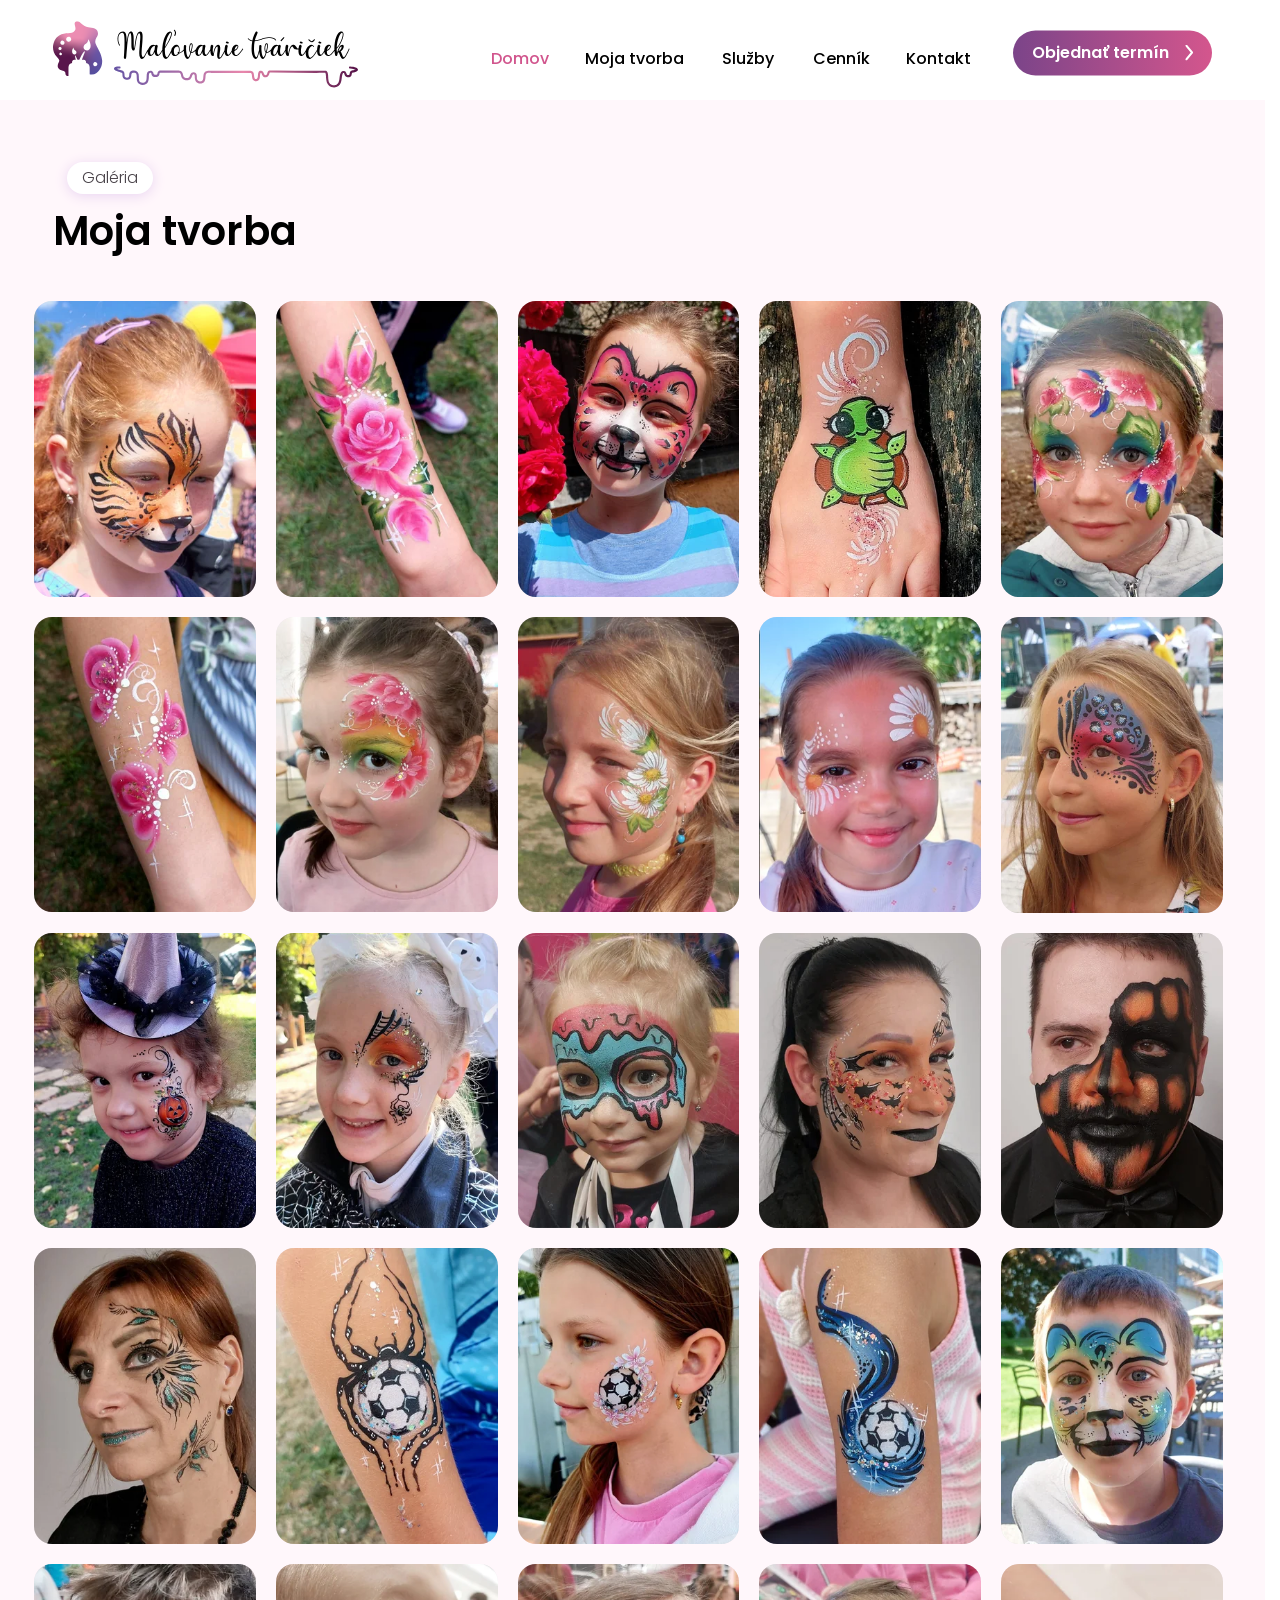
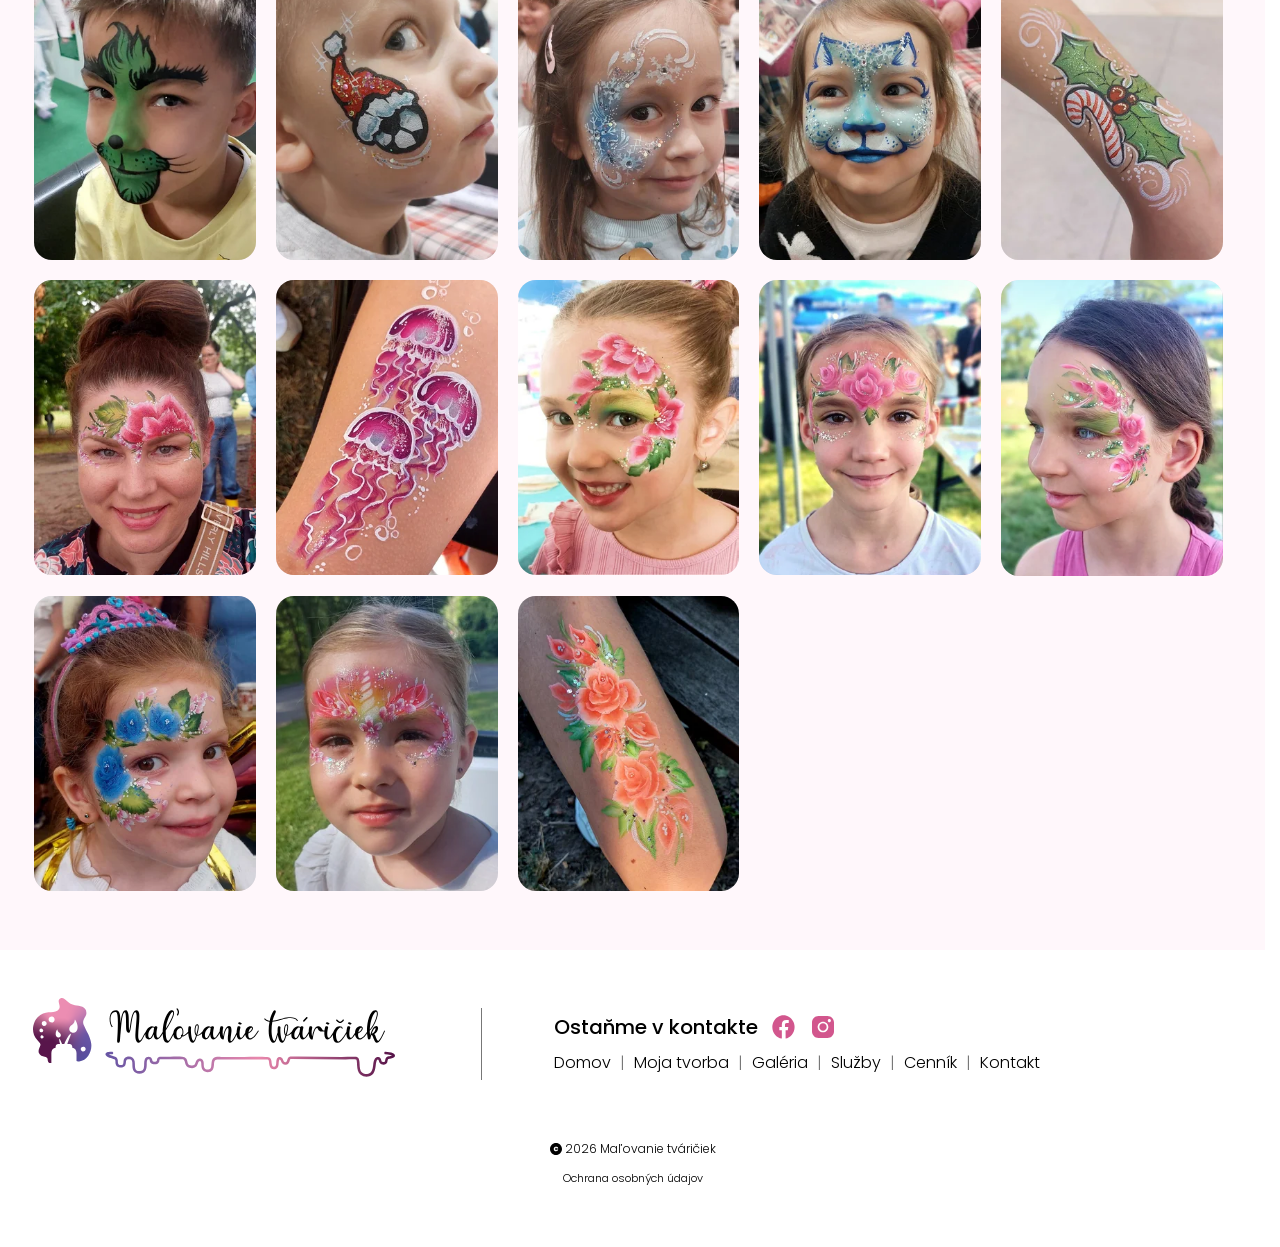
==== commit 6a46c26e: "Add lightbox arrow navigation and repair photo export edges" ====
--- a/galeria.html
+++ b/galeria.html
@@ -968,6 +968,12 @@
       >
         ×</button
       ><img class="lightbox-image" alt="" />
+      <button class="lightbox-nav lightbox-previous" type="button" aria-label="Predchádzajúca fotografia">
+        <span aria-hidden="true">‹</span>
+      </button>
+      <button class="lightbox-nav lightbox-next" type="button" aria-label="Nasledujúca fotografia">
+        <span aria-hidden="true">›</span>
+      </button>
       <p class="lightbox-error" role="status" hidden>
         Fotografiu sa nepodarilo načítať. Skús ju otvoriť znova.
       </p>
--- a/styles.css
+++ b/styles.css
@@ -825,6 +825,32 @@
 .lightbox-close:hover {
   background: #ffffff20;
 }
+.lightbox-nav {
+  position: absolute;
+  top: 50%;
+  transform: translateY(-50%);
+  display: flex;
+  align-items: center;
+  justify-content: center;
+  width: 44px;
+  height: 44px;
+  padding: 0 0 4px;
+  border: 0;
+  border-radius: 50%;
+  background: #100c16b3;
+  color: white;
+  font-size: 36px;
+  line-height: 1;
+}
+.lightbox-nav:hover {
+  background: #100c16e6;
+}
+.lightbox-previous {
+  left: 4px;
+}
+.lightbox-next {
+  right: 4px;
+}
 .lightbox-error {
   position: absolute;
   top: 100%;
@@ -1076,8 +1102,7 @@
   line-height: 55px;
 }
 .portfolio .section-heading p {
-  height: 47px;
-  max-width: 666px;
+  height: auto;
   margin-inline: auto;
 }
 .gallery-grid {
@@ -1166,7 +1191,7 @@
 .price-button {
   min-height: 40px;
   line-height: 30px;
-  font-size: 24px;
+  font-size: 22px;
   padding: 5px 0;
   letter-spacing: 0;
 }
@@ -1847,7 +1872,7 @@
     font-size: 14px;
   }
   .price-button {
-    font-size: 21px;
+    font-size: 19px;
     min-height: 44px;
   }
   .steps {
@@ -2369,7 +2394,29 @@
 .form-bottom { align-items: flex-end; gap: 24px; justify-content: space-between; }
 .form-privacy { margin: 0; max-width: 365px; font-size: 10px; line-height: 1.5; color: var(--muted); }
 .form-privacy a { text-decoration: underline; text-underline-offset: 2px; }
-.button-submit { flex-shrink: 0; }
+.button-submit {
+  flex-shrink: 0;
+  width: auto;
+  min-width: 140px;
+  max-width: 100%;
+  padding-inline: 16px;
+}
+.button-label { white-space: nowrap; line-height: 1.25; transform: translateY(1px); }
+.button-submit:disabled .arrow { display: none; }
+.hero-actions {
+  display: grid;
+  grid-template-columns: repeat(2, minmax(0, 1fr));
+  width: max-content;
+  max-width: 100%;
+}
+.hero-actions .button {
+  display: grid;
+  grid-template-columns: minmax(0, 1fr) 8.3171px;
+  width: auto;
+  min-width: 199px;
+  gap: 16px;
+}
+.hero-actions .button-label { text-align: center; }
 .footer-grid { grid-template-columns: 449px minmax(0, 1fr); row-gap: 60px; }
 .copyright { grid-column: 1 / -1; justify-self: center; justify-content: center; flex-wrap: wrap; width: 260px; margin: 0; }
 .copyright > img { width: 12px; height: 12px; }
@@ -2395,6 +2442,7 @@
 }
 @media (max-width: 699px) {
   .footer-grid { grid-template-columns: minmax(0, 1fr); gap: 28px; }
+  .hero-actions { grid-template-columns: minmax(0, 1fr); }
   .copyright { justify-self: start; justify-content: flex-start; width: 100%; }
   .copyright .privacy-link { text-align: left; }
   .site-footer, .gallery-page .site-footer { padding-bottom: 32px; }
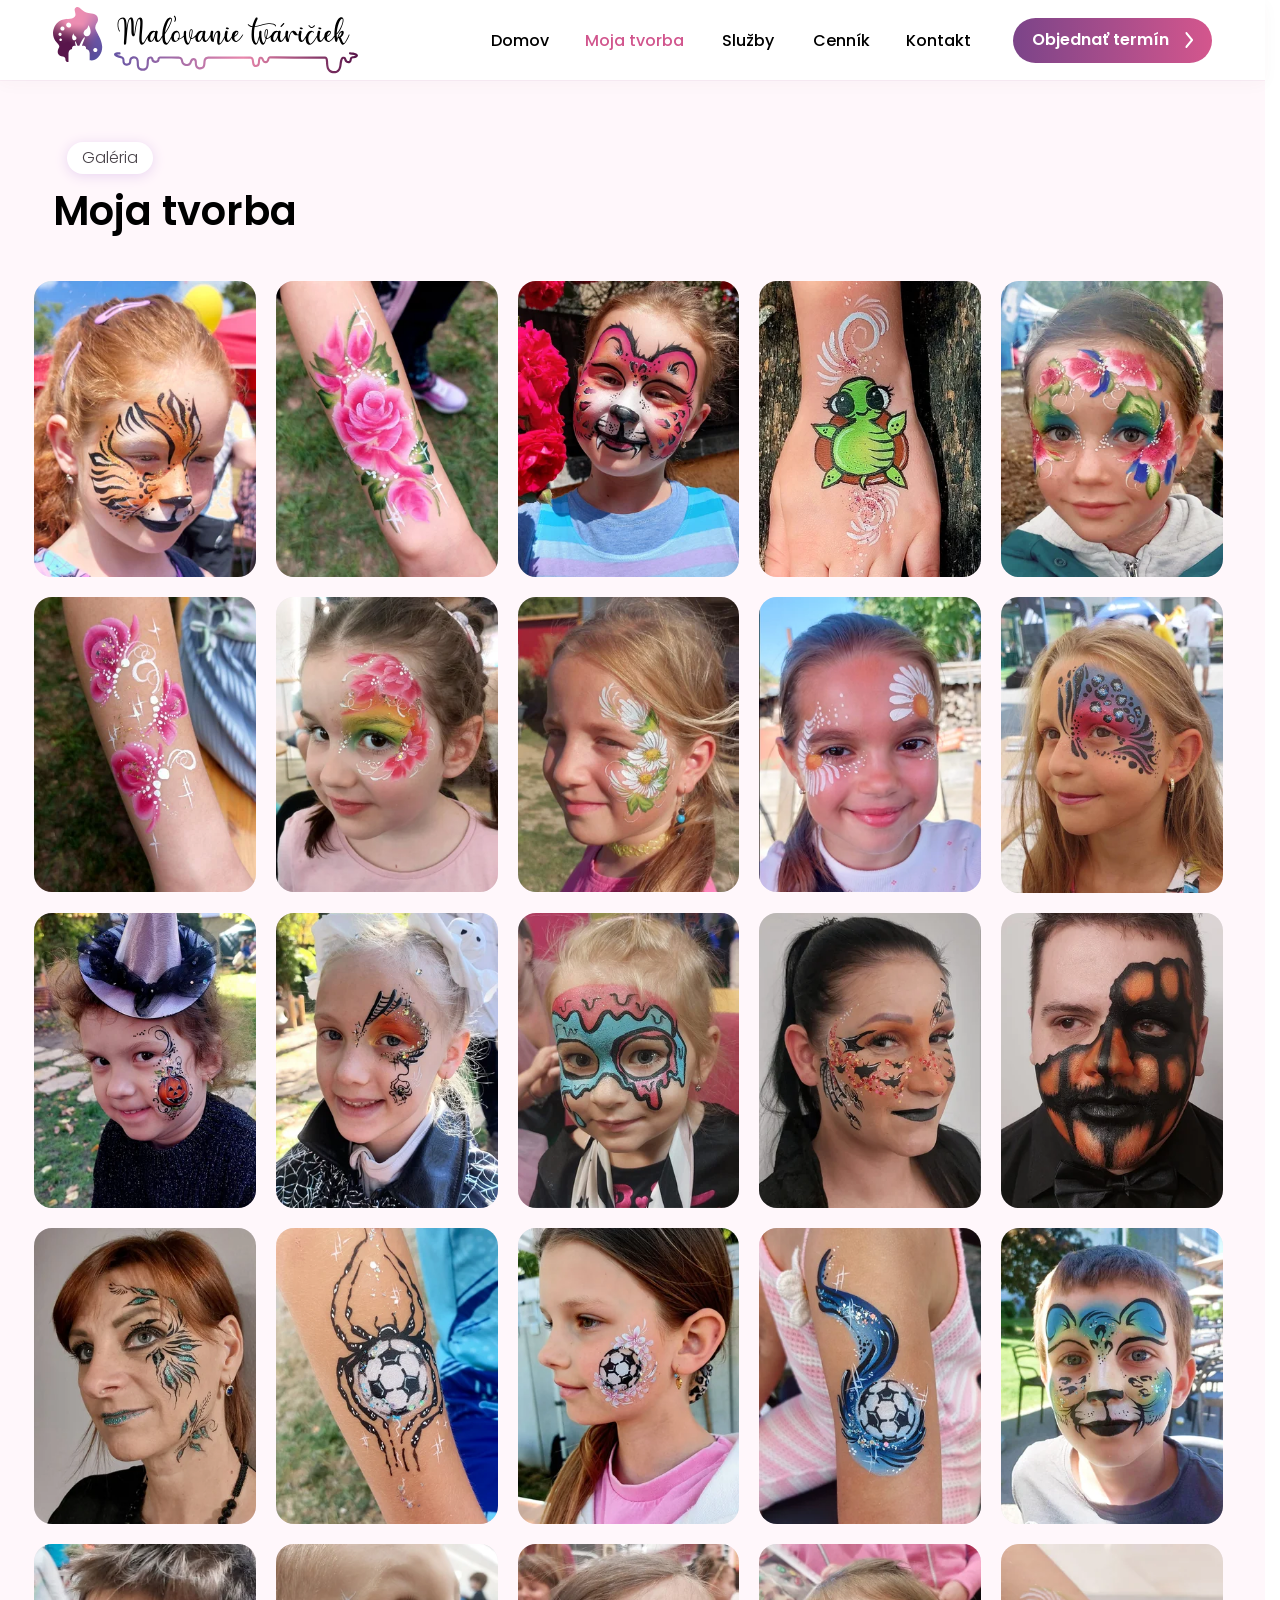
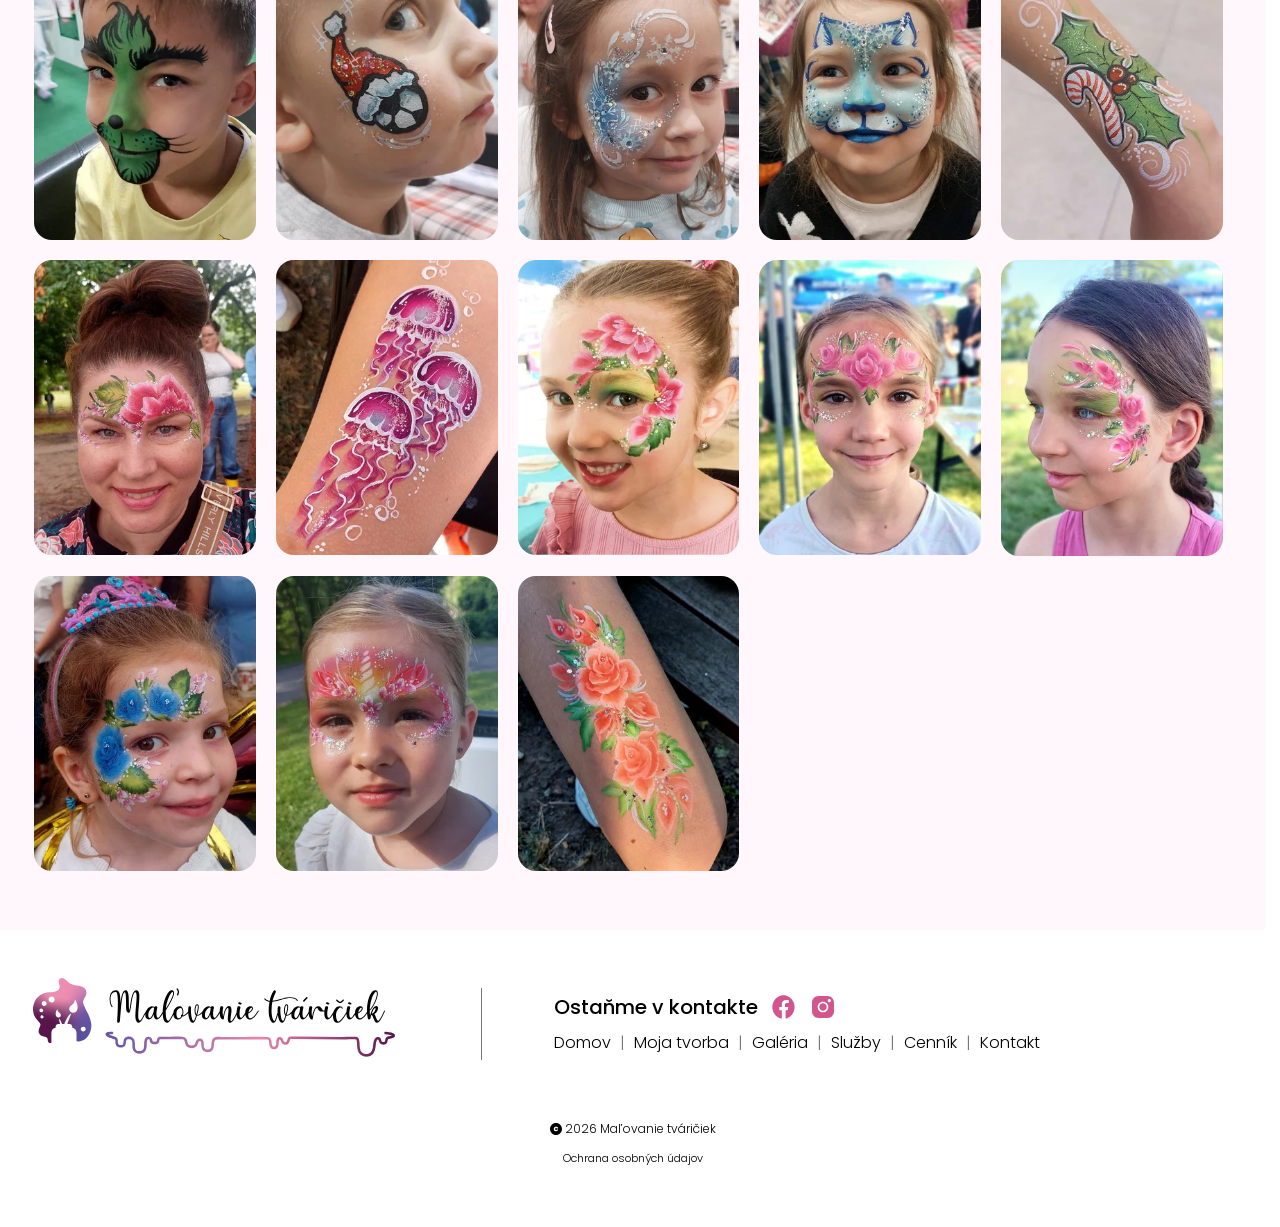
==== commit d6db2006: "Use production domain for SEO metadata and contact form" ====
--- a/galeria.html
+++ b/galeria.html
@@ -11,7 +11,7 @@
     <meta name="theme-color" content="#fff7fb" />
     <link
       rel="canonical"
-      href="https://malovanie-tvariciek.pages.dev/galeria.html"
+      href="https://malovanietvariciek.sk/galeria.html"
     />
     <meta property="og:type" content="website" />
     <meta property="og:locale" content="sk_SK" />
@@ -22,11 +22,11 @@
     />
     <meta
       property="og:url"
-      content="https://malovanie-tvariciek.pages.dev/galeria.html"
+      content="https://malovanietvariciek.sk/galeria.html"
     />
     <meta
       property="og:image"
-      content="https://malovanie-tvariciek.pages.dev/fotky-web/social-preview.jpg"
+      content="https://malovanietvariciek.sk/fotky-web/social-preview.jpg"
     />
     <meta property="og:image:width" content="1200" />
     <meta property="og:image:height" content="630" />
--- a/styles.css
+++ b/styles.css
@@ -24,6 +24,7 @@
   --blush: #fff7fb;
   --gradient: linear-gradient(100deg, #82448a, #d65394);
   --container: 1216px;
+  --header-height: 80px;
   --font: Poppins, system-ui, sans-serif;
 }
 * {
@@ -35,7 +36,7 @@
 html {
   scrollbar-gutter: stable;
   scroll-behavior: smooth;
-  scroll-padding-top: 24px;
+  scroll-padding-top: calc(var(--header-height) + 16px);
 }
 body {
   margin: 0;
@@ -229,10 +230,12 @@
 }
 /* Shared navigation and footer */
 .site-header {
-  height: 100px;
+  height: var(--header-height);
   background: white;
-  position: relative;
+  position: sticky;
+  top: 0;
   z-index: 10;
+  box-shadow: 0 1px 0 #85468c0d, 0 4px 16px #58344a08;
 }
 .nav-wrap {
   height: 100%;
@@ -259,9 +262,11 @@
   font-weight: 600;
   padding-block: 12px;
 }
-.main-nav a:hover,
+.main-nav a:hover {
+  color: #b83279;
+}
 .main-nav a[aria-current] {
-  color: #b83279;
+  color: #d1558d;
 }
 .nav-cta {
   white-space: nowrap;
@@ -1452,7 +1457,6 @@
   }
   .main-nav {
     gap: 30px;
-    transform: translateY(7.5px);
   }
   .main-nav a {
     font-size: 16px;
@@ -1477,19 +1481,14 @@
   .main-nav a:nth-child(5) {
     width: 68px;
   }
-  .main-nav a[aria-current] {
-    color: #000;
-  }
-  .main-nav a:first-child {
-    color: #d1558d;
-  }
   .brand {
-    transform: translateY(4.13px);
+    transform: none;
   }
   .nav-cta {
     width: 199px;
     height: 45px;
-    transform: translateY(2.5px);
+    position: relative;
+    top: 0;
     padding-inline: 20px;
   }
   .brand img {
@@ -1546,11 +1545,14 @@
   }
 }
 @media (max-width: 1099px) {
+  :root {
+    --header-height: 72px;
+  }
   h2 {
     font-size: 34px;
   }
   .site-header {
-    height: 86px;
+    height: var(--header-height);
   }
   .nav-wrap {
     padding: 0;
@@ -1578,7 +1580,7 @@
   .main-nav {
     display: none;
     position: absolute;
-    top: 86px;
+    top: 100%;
     left: 0;
     right: 0;
     margin: 0;
@@ -1588,6 +1590,10 @@
     flex-direction: column;
     align-items: stretch;
     gap: 0;
+    max-height: calc(100vh - var(--header-height));
+    max-height: calc(100dvh - var(--header-height));
+    overflow-y: auto;
+    overscroll-behavior: contain;
   }
   .main-nav.is-open {
     display: flex;
@@ -1722,6 +1728,9 @@
   }
 }
 @media (max-width: 699px) {
+  :root {
+    --header-height: 64px;
+  }
   .container {
     width: calc(100% - 32px);
   }
@@ -1729,7 +1738,7 @@
     font-size: 30px;
   }
   .site-header {
-    height: 78px;
+    height: var(--header-height);
   }
   .brand {
     width: 215px;
@@ -1738,7 +1747,7 @@
     display: none;
   }
   .main-nav {
-    top: 78px;
+    top: 100%;
     padding-inline: 24px;
   }
   .hero {
@@ -2023,6 +2032,32 @@
   .lightbox::backdrop {
     transition: none !important;
     animation: none !important;
+  }
+}
+
+/* These brief interaction effects intentionally run independently of OS animation
+   settings. Important overrides only the reduced-motion reset above. */
+.button .arrow,
+.see-all > span {
+  transition: transform 180ms ease-out !important;
+}
+.button:focus-visible .arrow,
+.see-all:focus-visible > span {
+  transform: translateX(3px);
+}
+.occasion .design-icon {
+  transition: transform 200ms ease-out !important;
+}
+.menu-toggle span {
+  transition: transform 180ms ease-out, opacity 180ms ease-out !important;
+}
+@media (hover: hover) and (pointer: fine) {
+  .button:not(:disabled):hover .arrow,
+  .see-all:hover > span {
+    transform: translateX(3px);
+  }
+  .occasion:hover .design-icon {
+    transform: translateY(-3px);
   }
 }
 
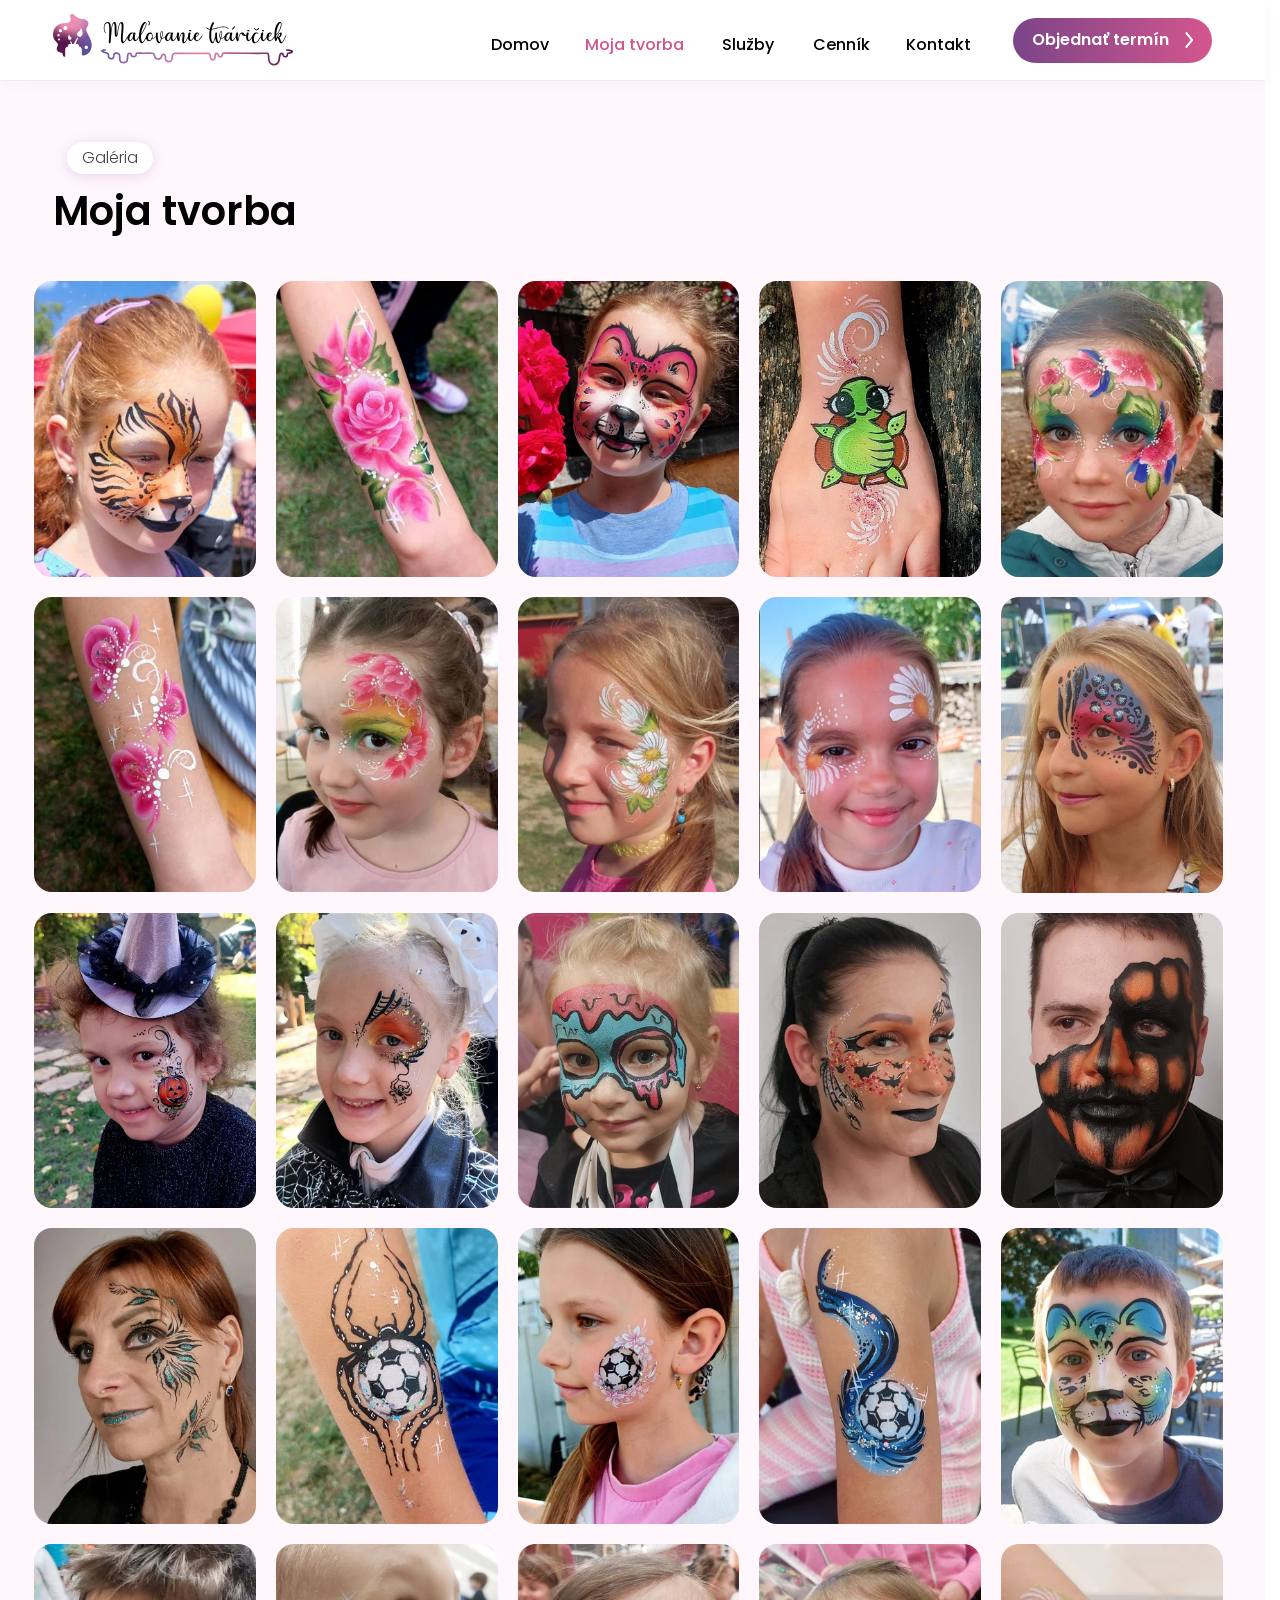
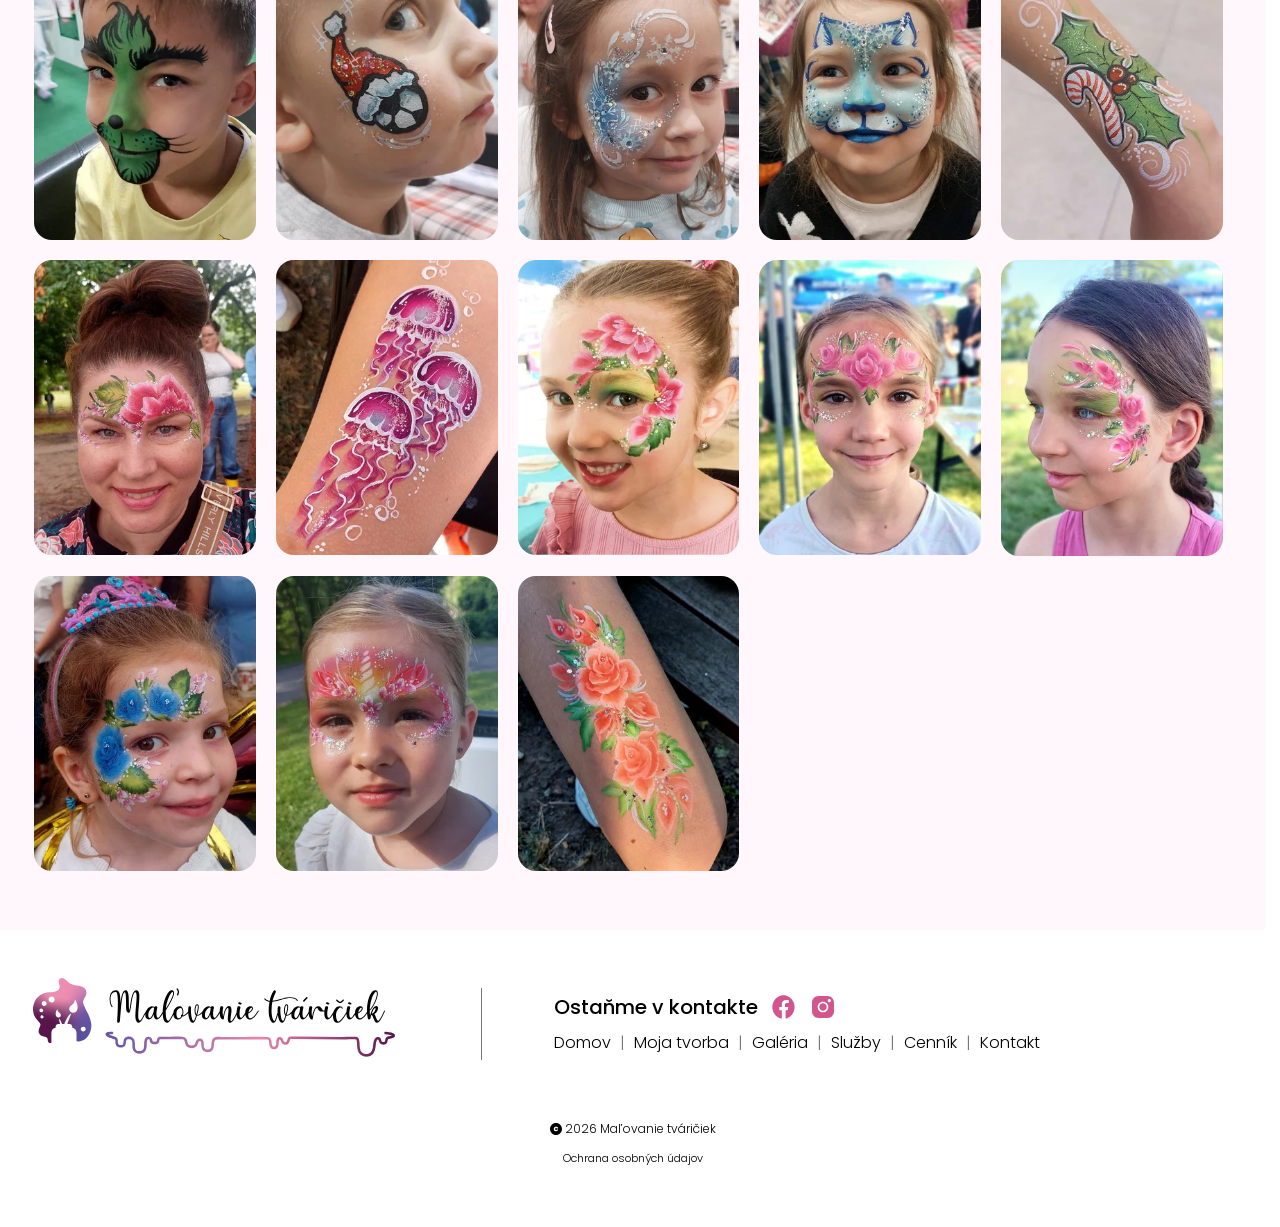
==== commit 2f2fa641: "Align website layout with approved Figma design" ====
--- a/galeria.html
+++ b/galeria.html
@@ -6,23 +6,23 @@
     <title>Galéria | Maľovanie tváričiek</title>
     <meta
       name="description"
-      content="Pozrite si maľovanie na tvár a ruky od Beáty Juritkovej: tigre, kvety, rozprávkové aj halloweenske motívy."
+      content="Pozrite si maľovanie na tvár a ruky od Beáty Juritkovej."
     />
     <meta name="theme-color" content="#fff7fb" />
     <link
       rel="canonical"
-      href="https://malovanietvariciek.sk/galeria.html"
+      href="https://malovanietvariciek.sk/galeria"
     />
     <meta property="og:type" content="website" />
     <meta property="og:locale" content="sk_SK" />
     <meta property="og:title" content="Galéria | Maľovanie tváričiek" />
     <meta
       property="og:description"
-      content="Pozrite si maľovanie na tvár a ruky od Beáty Juritkovej: tigre, kvety, rozprávkové aj halloweenske motívy."
+      content="Pozrite si maľovanie na tvár a ruky od Beáty Juritkovej."
     />
     <meta
       property="og:url"
-      content="https://malovanietvariciek.sk/galeria.html"
+      content="https://malovanietvariciek.sk/galeria"
     />
     <meta
       property="og:image"
@@ -910,7 +910,7 @@
                     data-figma-node="11292:474"
                     style="left: 0px; top: 0px" /></span></span></a
             ><a
-              href="https://www.instagram.com/malovanie_na_tvar_bebe/"
+              href="https://www.instagram.com/malovanie_tvariciek/"
               target="_blank"
               rel="noopener noreferrer"
               aria-label="Instagram – otvorí sa v novej karte"
@@ -975,7 +975,7 @@
         <span aria-hidden="true">›</span>
       </button>
       <p class="lightbox-error" role="status" hidden>
-        Fotografiu sa nepodarilo načítať. Skús ju otvoriť znova.
+        Fotografiu sa nepodarilo načítať. Skúste ju otvoriť znova.
       </p>
     </dialog>
   </body>
--- a/styles.css
+++ b/styles.css
@@ -35,7 +35,6 @@
 }
 html {
   scrollbar-gutter: stable;
-  scroll-behavior: smooth;
   scroll-padding-top: calc(var(--header-height) + 16px);
 }
 body {
@@ -194,19 +193,6 @@
   color: var(--purple);
   box-shadow: 0 1px 12px #a76b9d18;
 }
-.text-link {
-  color: #a82f6a;
-  font-weight: 600;
-  display: inline-flex;
-  align-items: center;
-  justify-content: center;
-  gap: 10px;
-  min-height: 44px;
-}
-.text-link span {
-  font-size: 28px;
-  font-weight: 400;
-}
 .pill {
   display: inline-block;
   background: white;
@@ -404,9 +390,6 @@
   display: flex;
   gap: 14px;
   margin-top: 24px;
-}
-.hero-actions .button {
-  padding-inline: 22px;
 }
 .portfolio {
   padding: 58px 0 48px;
@@ -563,11 +546,8 @@
 }
 .price-button {
   width: 100%;
-  min-height: 40px;
   margin-top: auto;
-  padding: 5px 8px;
-  font-size: 23px;
-  letter-spacing: -0.02em;
+  padding-inline: 8px;
 }
 .lower-page {
   position: relative;
@@ -729,12 +709,6 @@
   text-decoration: underline;
   text-underline-offset: 2px;
 }
-.button-submit {
-  font-size: 14px;
-  min-height: 36px;
-  padding: 6px 18px;
-  gap: 8px;
-}
 .form-status {
   font-size: 14px;
   line-height: 1.5;
@@ -785,19 +759,14 @@
   max-height: none;
   overflow: visible;
 }
-.lightbox[open] {
-  animation: photo-enter 160ms ease-out;
-}
 .lightbox::backdrop {
   background: #100c16d9;
-  animation: photo-backdrop 160ms ease-out;
 }
 .lightbox-image {
   max-width: 100%;
   border-radius: 10px;
   object-fit: contain;
   opacity: 1;
-  transition: opacity 140ms ease-out;
 }
 .lightbox[aria-busy="true"] .lightbox-image {
   opacity: 0;
@@ -812,7 +781,6 @@
   border: 2px solid #ffffff55;
   border-top-color: #fff;
   border-radius: 50%;
-  animation: photo-loading 700ms linear infinite;
 }
 .lightbox-close {
   position: absolute;
@@ -866,29 +834,6 @@
   font-size: 12px;
   text-align: center;
 }
-@keyframes photo-enter {
-  from {
-    opacity: 0;
-    transform: translateY(4px);
-  }
-  to {
-    opacity: 1;
-    transform: translateY(0);
-  }
-}
-@keyframes photo-backdrop {
-  from {
-    background: #100c1600;
-  }
-  to {
-    background: #100c16d9;
-  }
-}
-@keyframes photo-loading {
-  to {
-    transform: rotate(360deg);
-  }
-}
 /* Privacy document */
 .legal-page .header-logo {
   width: 305px;
@@ -1008,16 +953,9 @@
   font-size: 0;
   line-height: 0;
 }
-.arrow img,
-.see-all span img {
+.arrow img {
   position: absolute;
   max-width: none;
-}
-.see-all span {
-  position: relative;
-  display: block;
-  width: 6.28066px;
-  height: 12.0001px;
 }
 .design-icon,
 .price-icon,
@@ -1088,13 +1026,18 @@
   margin: 24px 0 0 -10px;
   gap: 12px;
 }
-.hero-actions .button {
-  width: 199px;
-  padding: 9px 13px;
-  gap: 20px;
-}
 .hero-actions .button-white {
   box-shadow: 0 0 12.6px #f2dbe7;
+}
+.hero-actions .button-white .button-label {
+  background: var(--gradient);
+  background-clip: text;
+  color: transparent;
+}
+@media (forced-colors: active) {
+  .hero-actions .button-white .button-label {
+    color: inherit;
+  }
 }
 .portfolio {
   padding: 58px 0 59px;
@@ -1131,10 +1074,10 @@
 }
 .see-all {
   margin-top: 40px;
-  min-height: 25px;
-  line-height: 25px;
-  font-weight: 500;
-  color: #d1558d;
+  width: 196px;
+  max-width: 100%;
+  gap: 15px;
+  padding-inline: 12px;
 }
 .services {
   padding: 60px 0 61px;
@@ -1179,7 +1122,7 @@
 .price-heading h3 {
   font-size: 20px;
   line-height: 29px;
-  font-weight: 700;
+  font-weight: 600;
   margin-bottom: 5px;
   white-space: nowrap;
 }
@@ -1196,9 +1139,12 @@
 .price-button {
   min-height: 40px;
   line-height: 30px;
-  font-size: 22px;
+  font-size: 20px;
+  font-weight: 500;
   padding: 5px 0;
-  letter-spacing: 0;
+}
+.price-2 .price-button {
+  font-size: 16px;
 }
 .steps {
   padding: 58px 0 50px;
@@ -1322,15 +1268,6 @@
 .form-bottom {
   justify-content: flex-end;
   min-width: 0;
-}
-.button-submit {
-  width: 116px;
-  height: 30px;
-  min-height: 30px;
-  padding: 2px 13px;
-  font-size: 16px;
-  line-height: 25px;
-  gap: 10px;
 }
 .form-status:not([hidden]) {
   position: relative;
@@ -1641,10 +1578,6 @@
     gap: 10px;
     flex-wrap: wrap;
   }
-  .hero-actions .button {
-    font-size: 13px;
-    min-height: 44px;
-  }
   .gallery-grid {
     grid-template-columns: repeat(3, minmax(0, 1fr));
     gap: 24px;
@@ -1781,10 +1714,6 @@
   .hero-actions {
     gap: 12px;
     margin-top: 22px;
-  }
-  .hero-actions .button {
-    font-size: 13px;
-    padding-inline: 17px;
   }
   .hero-art {
     position: relative;
@@ -1947,9 +1876,6 @@
     grid-template-columns: 1fr;
     gap: 17px;
   }
-  .button-submit {
-    min-height: 44px;
-  }
   .form-note {
     font-size: 10px;
   }
@@ -2022,42 +1948,25 @@
     font-size: 23px;
   }
 }
-@media (prefers-reduced-motion: reduce) {
-  html {
-    scroll-behavior: auto;
-  }
-  *,
-  *:before,
-  *:after,
-  .lightbox::backdrop {
-    transition: none !important;
-    animation: none !important;
-  }
-}
-
-/* These brief interaction effects intentionally run independently of OS animation
-   settings. Important overrides only the reduced-motion reset above. */
-.button .arrow,
-.see-all > span {
-  transition: transform 180ms ease-out !important;
-}
-.button:focus-visible .arrow,
-.see-all:focus-visible > span {
+.price-card.is-visible {
+  animation: price-card-highlight 480ms ease-out;
+}
+@keyframes price-card-highlight {
+  from { box-shadow: inset 0 0 0 2px #85468c35; }
+  to { box-shadow: inset 0 0 0 2px transparent; }
+}
+.button .arrow {
+  transition: transform 180ms ease-out;
+}
+.button:focus-visible .arrow {
   transform: translateX(3px);
 }
-.occasion .design-icon {
-  transition: transform 200ms ease-out !important;
-}
 .menu-toggle span {
-  transition: transform 180ms ease-out, opacity 180ms ease-out !important;
+  transition: transform 180ms ease-out, opacity 180ms ease-out;
 }
 @media (hover: hover) and (pointer: fine) {
-  .button:not(:disabled):hover .arrow,
-  .see-all:hover > span {
+  .button:not(:disabled):hover .arrow {
     transform: translateX(3px);
-  }
-  .occasion:hover .design-icon {
-    transform: translateY(-3px);
   }
 }
 
@@ -2170,9 +2079,6 @@
   }
   .hero-actions {
     margin: 24px 0 0;
-  }
-  .hero-actions .button {
-    width: auto;
   }
   .portfolio .section-heading p,
   .services .section-heading p {
@@ -2311,10 +2217,6 @@
   .booking-form .field-label {
     white-space: normal;
   }
-  .button-submit {
-    height: 44px;
-    min-height: 44px;
-  }
   .footer-logo {
     width: 290px;
     height: 64px;
@@ -2370,16 +2272,44 @@
 }
 /* Updated desktop export; keep the established responsive layout below 1100px. */
 .hero-ornament { display: none; }
+.hero-line-break { display: none; }
 @media (min-width: 1280px) {
-  /* Keep the edge ornament independent of the responsive photo composition.
-     The original ornament remains baked into legacy WebP variants, so clip
-     their otherwise empty left portion without touching the photographs. */
-  .hero-art { clip-path: inset(0 0 0 35%); }
+  .hero { height: 517px; }
+  .hero-inner { padding-top: 105px; }
+  .hero-line-break { display: initial; }
+  .nav-wrap .brand img {
+    width: 240px;
+    height: auto;
+  }
+  .main-nav { margin-top: 8px; }
+  .portfolio { padding-bottom: 58px; }
+  .portfolio .section-heading { margin-bottom: 39px; }
+  .services { padding-bottom: 61px; }
+  .occasion-grid { margin-top: 52px; }
+  .price-card li::marker { font-size: 12px; }
+  .price-button {
+    width: auto;
+    margin-inline: 1px;
+  }
+  .steps-list {
+    grid-template-columns: minmax(0, 280fr) minmax(337px, 337fr) minmax(0, 425fr);
+    padding-inline: 47px;
+  }
+  .contact { padding-bottom: 52px; }
+  .contact-copy h3 { margin-top: 17px; }
+  /* Align the cropped desktop composition to the center of the Figma frame. */
+  .hero-art {
+    left: calc(50% - 112px);
+  }
+  .hero-art img {
+    width: auto;
+    max-width: none;
+  }
   .hero-ornament {
     display: block;
     position: absolute;
     left: -86px;
-    top: -84px;
+    top: -64px;
     width: 189.003px;
     height: 167.615px;
     pointer-events: none;
@@ -2393,14 +2323,6 @@
     transform: rotate(-90deg);
   }
 }
-.see-all {
-  min-height: 44px;
-  padding: 8px 22px;
-  border-radius: 999px;
-  background: var(--gradient);
-  color: white;
-}
-.see-all span img { filter: brightness(0) invert(1); }
 .contact-address {
   display: flex;
   align-items: flex-start;
@@ -2429,42 +2351,74 @@
 .form-bottom { align-items: flex-end; gap: 24px; justify-content: space-between; }
 .form-privacy { margin: 0; max-width: 365px; font-size: 10px; line-height: 1.5; color: var(--muted); }
 .form-privacy a { text-decoration: underline; text-underline-offset: 2px; }
+@media (min-width: 1100px) {
+  .booking-form {
+    min-height: 356px;
+    padding: 30px 31px 28px 30px;
+  }
+  .form-privacy {
+    align-self: flex-start;
+    margin-left: 13px;
+  }
+}
 .button-submit {
   flex-shrink: 0;
-  width: auto;
-  min-width: 140px;
+  min-width: 124px;
   max-width: 100%;
-  padding-inline: 16px;
-}
-.button-label { white-space: nowrap; line-height: 1.25; transform: translateY(1px); }
+  gap: 13px;
+  padding-inline: 12px;
+}
+.button-label { white-space: nowrap; }
 .button-submit:disabled .arrow { display: none; }
 .hero-actions {
-  display: grid;
-  grid-template-columns: repeat(2, minmax(0, 1fr));
+  flex-wrap: wrap;
+  justify-content: center;
   width: max-content;
   max-width: 100%;
+  margin-inline: auto;
 }
 .hero-actions .button {
-  display: grid;
-  grid-template-columns: minmax(0, 1fr) 8.3171px;
-  width: auto;
   min-width: 199px;
-  gap: 16px;
-}
-.hero-actions .button-label { text-align: center; }
+  padding-inline: 13px;
+}
+@media (min-width: 1280px) {
+  .hero-actions { margin: 21px 0 0 -10px; }
+}
 .footer-grid { grid-template-columns: 449px minmax(0, 1fr); row-gap: 60px; }
 .copyright { grid-column: 1 / -1; justify-self: center; justify-content: center; flex-wrap: wrap; width: 260px; margin: 0; }
 .copyright > img { width: 12px; height: 12px; }
 .copyright .privacy-link { flex-basis: 100%; text-align: center; }
 .privacy-link:hover { text-decoration: underline; }
 .site-footer, .gallery-page .site-footer { padding-bottom: 60px; }
-.legal-main { min-height: 932px; padding: 60px 0 80px; }
+.legal-main { min-height: 697px; padding: 80px 0; }
 .legal-container { max-width: var(--container); }
-.legal-hero h1 { font-size: 24px; font-weight: 500; margin: 0 0 28px; }
-.legal-content section, .legal-hero p { max-width: 850px; }
+.legal-hero h1 { font-size: 24px; line-height: 1.5; font-weight: 600; margin: 0; }
+.legal-content section, .legal-hero p { max-width: 1000px; }
+.legal-hero p, .legal-content p { margin: 0; line-height: 1.5; }
+.legal-content section { margin-top: 32px; }
+.legal-content h2 { font-size: 20px; line-height: 1.5; font-weight: 600; margin: 0 0 2px; }
+.legal-content a { color: var(--ink); text-decoration: underline; text-underline-offset: 2px; }
+.legal-content a[href^="tel:"] { white-space: nowrap; }
 @media (min-width: 1100px) {
   .footer-links nav { font-size: 16px; flex-wrap: wrap; }
   .footer-links nav a + a::before { padding-inline: 9px; }
+}
+@media (min-width: 1280px) {
+  .home-page .footer-grid {
+    grid-template-columns: 435px minmax(0, 1fr);
+    row-gap: 55px;
+  }
+  .home-page .footer-logo {
+    width: 435px;
+    margin-top: 10px;
+  }
+  .home-page .footer-logo::after {
+    top: 4px;
+    height: 69px;
+  }
+  .home-page .footer-links nav a + a::before { padding-inline: 14px; }
+  .home-page .copyright { row-gap: 0; }
+  .home-page .copyright .privacy-link { margin-top: 0; }
 }
 @media (max-width: 1099px) {
   .footer-grid { grid-template-columns: 280px minmax(0, 1fr); gap: 30px; }
@@ -2477,7 +2431,7 @@
 }
 @media (max-width: 699px) {
   .footer-grid { grid-template-columns: minmax(0, 1fr); gap: 28px; }
-  .hero-actions { grid-template-columns: minmax(0, 1fr); }
+  .hero-actions { flex-direction: column; }
   .copyright { justify-self: start; justify-content: flex-start; width: 100%; }
   .copyright .privacy-link { text-align: left; }
   .site-footer, .gallery-page .site-footer { padding-bottom: 32px; }
